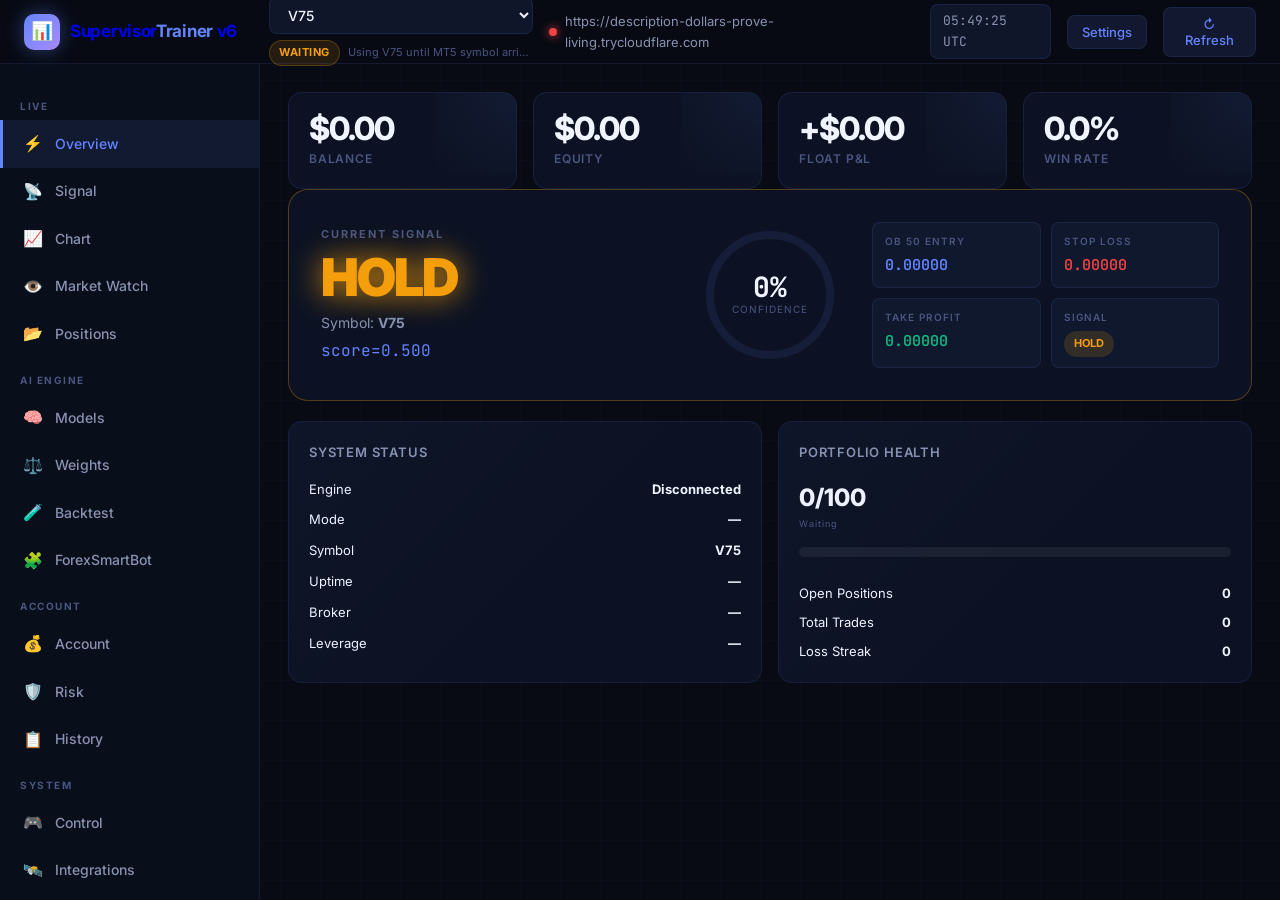
==== index.html @ 778e0742 "Frontend-only dashboard publish (HTML/CSS/JS)" ====
<!DOCTYPE html>
<html lang="en">
<head>
  <meta charset="UTF-8" />
  <meta name="viewport" content="width=device-width,initial-scale=1" />
  <title>Supervisor Redirect</title>
  <script>
    (function () {
      const target = new URL("./command_center.html", window.location.href);
      target.search = window.location.search || "";
      target.hash = window.location.hash || "";
      window.location.replace(target.toString());
    })();
  </script>
</head>
<body></body>
</html>
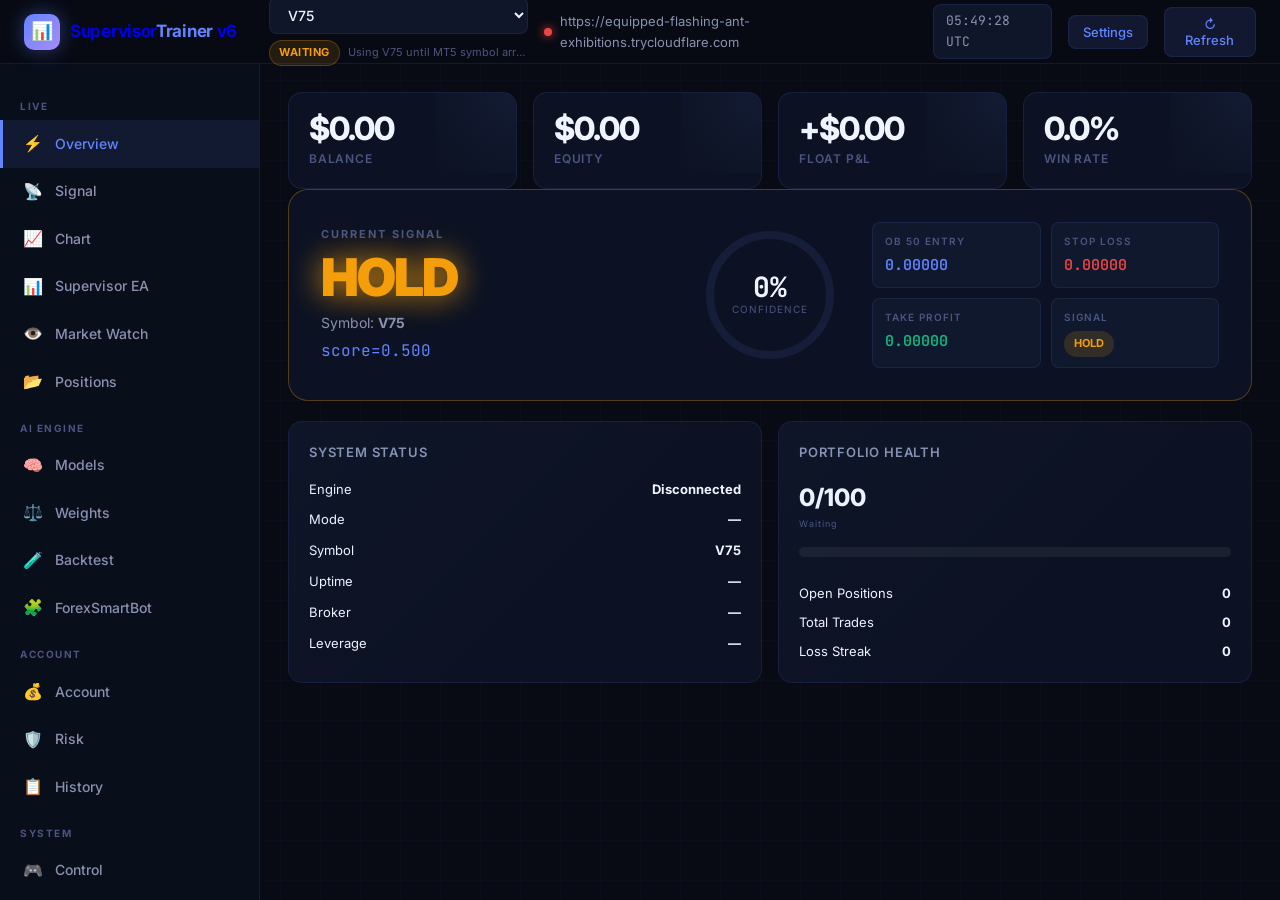
==== commit f93dbdbc: "Rename command_center.html to index.html" ====
--- a/index.html
+++ b/index.html
@@ -3,15 +3,685 @@
 <head>
   <meta charset="UTF-8" />
   <meta name="viewport" content="width=device-width,initial-scale=1" />
-  <title>Supervisor Redirect</title>
-  <script>
-    (function () {
-      const target = new URL("./command_center.html", window.location.href);
-      target.search = window.location.search || "";
-      target.hash = window.location.hash || "";
-      window.location.replace(target.toString());
-    })();
-  </script>
+  <meta name="default-bridge" content="https://equipped-flashing-ant-exhibitions.trycloudflare.com" />
+  <title>SupervisorTrainer Command Center v6</title>
+  <link rel="stylesheet" href="./style.css" />
 </head>
-<body></body>
+<body>
+  <nav class="navbar">
+    <button class="nav-hamburger" aria-label="menu">☰</button>
+    <a href="#" class="nav-logo">
+      <div class="nav-logo-icon">📊</div>
+      <div class="nav-logo-text">Supervisor<span>Trainer</span> v6</div>
+    </a>
+    <div class="nav-spacer"></div>
+    <div class="nav-symbol-stack">
+      <select id="nav-symbol-select" class="nav-symbol-select">
+        <optgroup label="Forex">
+          <option value="EURUSD">EURUSD</option><option value="GBPUSD">GBPUSD</option><option value="USDJPY">USDJPY</option><option value="GBPJPY">GBPJPY</option><option value="AUDUSD">AUDUSD</option><option value="USDCAD">USDCAD</option><option value="USDCHF">USDCHF</option><option value="NZDUSD">NZDUSD</option><option value="EURJPY">EURJPY</option><option value="EURGBP">EURGBP</option><option value="EURAUD">EURAUD</option><option value="GBPCHF">GBPCHF</option>
+        </optgroup>
+        <optgroup label="Metals">
+          <option value="XAUUSD">XAUUSD</option><option value="XAGUSD">XAGUSD</option>
+        </optgroup>
+        <optgroup label="Crypto">
+          <option value="BTCUSD">BTCUSD</option><option value="ETHUSD">ETHUSD</option><option value="LTCUSD">LTCUSD</option><option value="XRPUSD">XRPUSD</option><option value="SOLUSD">SOLUSD</option>
+        </optgroup>
+        <optgroup label="Synthetics">
+          <option value="V10">V10</option><option value="V25">V25</option><option value="V50">V50</option><option value="V75" selected>V75</option><option value="V100">V100</option><option value="CRASH300">CRASH300</option><option value="BOOM300">BOOM300</option><option value="CRASH500">CRASH500</option><option value="BOOM500">BOOM500</option><option value="CRASH1000">CRASH1000</option><option value="BOOM1000">BOOM1000</option>
+        </optgroup>
+      </select>
+      <div class="nav-symbol-meta">
+        <span class="label-tag accent" id="nav-symbol-badge">Pinned</span>
+        <span class="nav-symbol-caption" id="nav-symbol-caption">Waiting for MT5 symbol</span>
+      </div>
+    </div>
+    <div class="nav-status"><span class="nav-dot"></span><span id="bridge-url">http://127.0.0.1:5050</span></div>
+    <div class="nav-time" id="nav-time">--:--:-- UTC</div>
+    <button class="nav-refresh-btn" id="nav-settings-btn">Settings</button>
+    <button class="nav-refresh-btn" id="refresh-btn">↻ Refresh</button>
+  </nav>
+
+  <aside class="sidebar">
+    <div class="sidebar-section-label">Live</div>
+    <div class="sidebar-item active" data-section="section-overview"><span class="si-icon">⚡</span>Overview</div>
+    <div class="sidebar-item" data-section="section-signal"><span class="si-icon">📡</span>Signal</div>
+    <div class="sidebar-item" data-section="section-chart"><span class="si-icon">📈</span>Chart</div>
+    <div class="sidebar-item" data-section="section-supervisor-ea"><span class="si-icon">📊</span>Supervisor EA</div>
+    <div class="sidebar-item" data-section="section-market-watch"><span class="si-icon">👁️</span>Market Watch</div>
+    <div class="sidebar-item" data-section="section-positions"><span class="si-icon">📂</span>Positions</div>
+
+    <div class="sidebar-section-label">AI Engine</div>
+    <div class="sidebar-item" data-section="section-models"><span class="si-icon">🧠</span>Models</div>
+    <div class="sidebar-item" data-section="section-weights"><span class="si-icon">⚖️</span>Weights</div>
+    <div class="sidebar-item" data-section="section-backtest"><span class="si-icon">🧪</span>Backtest</div>
+    <div class="sidebar-item" data-section="section-forexsmartbot"><span class="si-icon">🧩</span>ForexSmartBot</div>
+
+    <div class="sidebar-section-label">Account</div>
+    <div class="sidebar-item" data-section="section-account"><span class="si-icon">💰</span>Account</div>
+    <div class="sidebar-item" data-section="section-risk"><span class="si-icon">🛡️</span>Risk</div>
+    <div class="sidebar-item" data-section="section-history"><span class="si-icon">📋</span>History</div>
+
+    <div class="sidebar-section-label">System</div>
+    <div class="sidebar-item" data-section="section-control"><span class="si-icon">🎮</span>Control</div>
+    <div class="sidebar-item" data-section="section-integrations"><span class="si-icon">🛰️</span>Integrations</div>
+    <div class="sidebar-item" data-section="section-settings"><span class="si-icon">⚙️</span>Settings</div>
+    <div class="sidebar-item" data-section="section-results"><span class="si-icon">🧾</span>Results CSV</div>
+    <div class="sidebar-item" data-section="section-log"><span class="si-icon">🖥️</span>Log</div>
+    <div class="sidebar-footer"><div class="sidebar-version">Fast Poll: 5s</div></div>
+  </aside>
+
+  <main class="main">
+    <section id="section-overview" class="section active">
+      <div class="grid-4">
+        <div class="stat-tile"><div class="stat-tile-val" id="acc-balance">$0.00</div><div class="stat-tile-label">Balance</div></div>
+        <div class="stat-tile"><div class="stat-tile-val" id="acc-equity">$0.00</div><div class="stat-tile-label">Equity</div></div>
+        <div class="stat-tile"><div class="stat-tile-val pos" id="acc-float">+$0.00</div><div class="stat-tile-label">Float P&amp;L</div></div>
+        <div class="stat-tile"><div class="stat-tile-val" id="risk-winrate">0.0%</div><div class="stat-tile-label">Win Rate</div></div>
+      </div>
+
+      <div class="hero-card hold-glow">
+        <div class="hero-grid">
+          <div class="hero-left">
+            <div class="hero-label">Current Signal</div>
+            <div class="hero-signal HOLD" id="hero-signal-text">HOLD</div>
+            <div class="hero-sub">Symbol: <b id="signal-symbol">V75</b></div>
+            <div class="hero-score-big" id="hero-score-big">score=0.500</div>
+          </div>
+          <div class="hero-center">
+            <div class="conf-ring-wrap">
+              <svg viewBox="0 0 140 140">
+                <circle class="conf-ring-bg" cx="70" cy="70" r="60"></circle>
+                <circle id="conf-ring-fill" class="conf-ring-fill yellow" cx="70" cy="70" r="60"></circle>
+              </svg>
+              <div class="conf-ring-inner">
+                <div class="conf-ring-pct" id="conf-ring-pct">0%</div>
+                <div class="conf-ring-label">CONFIDENCE</div>
+              </div>
+            </div>
+          </div>
+          <div class="hero-right">
+            <div class="ict-grid">
+              <div class="ict-item"><div class="ict-item-label">OB 50 ENTRY</div><div class="ict-item-val accent" id="signal-ob50">0.00000</div></div>
+              <div class="ict-item"><div class="ict-item-label">STOP LOSS</div><div class="ict-item-val red" id="signal-sl">0.00000</div></div>
+              <div class="ict-item"><div class="ict-item-label">TAKE PROFIT</div><div class="ict-item-val green" id="signal-tp">0.00000</div></div>
+              <div class="ict-item"><div class="ict-item-label">SIGNAL</div><div id="signal-badge"><span class="badge hold">HOLD</span></div></div>
+            </div>
+          </div>
+        </div>
+      </div>
+
+      <div class="grid-2">
+        <div class="card">
+          <div class="card-header"><div class="card-title">System Status</div></div>
+          <div style="display:grid;gap:10px;font-size:13px">
+            <div style="display:flex;justify-content:space-between"><span>Engine</span><b id="status-engine">—</b></div>
+            <div style="display:flex;justify-content:space-between"><span>Mode</span><b id="status-mode">—</b></div>
+            <div style="display:flex;justify-content:space-between"><span>Symbol</span><b id="status-symbol">—</b></div>
+            <div style="display:flex;justify-content:space-between"><span>Uptime</span><b id="status-uptime">—</b></div>
+            <div style="display:flex;justify-content:space-between"><span>Broker</span><b id="acc-broker">—</b></div>
+            <div style="display:flex;justify-content:space-between"><span>Leverage</span><b id="acc-leverage">—</b></div>
+          </div>
+        </div>
+        <div class="card">
+          <div class="card-header"><div class="card-title">Portfolio Health</div></div>
+          <div class="health-ring-wrap">
+            <div style="flex:1">
+              <div class="health-score-num" id="health-score">0/100</div>
+              <div class="health-score-lbl" id="health-status">Waiting</div>
+              <div class="progress-wrap"><div class="progress-track"><div id="health-bar" class="progress-fill" style="width:0%"></div></div></div>
+            </div>
+          </div>
+          <div style="display:grid;gap:8px;font-size:13px;margin-top:10px">
+            <div style="display:flex;justify-content:space-between"><span>Open Positions</span><b id="risk-openpos">0</b></div>
+            <div style="display:flex;justify-content:space-between"><span>Total Trades</span><b id="risk-trades">0</b></div>
+            <div style="display:flex;justify-content:space-between"><span>Loss Streak</span><b id="risk-streak">0</b></div>
+          </div>
+        </div>
+      </div>
+    </section>
+
+    <section id="section-signal" class="section">
+      <div class="grid-2">
+        <div class="card"><div class="card-header"><div class="card-title">ICT Levels</div></div>
+          <div class="grid-2">
+            <div class="ict-item"><div class="ict-item-label">OB TOP</div><div class="ict-item-val" id="ict-obtop">0.00000</div></div>
+            <div class="ict-item"><div class="ict-item-label">OB BOTTOM</div><div class="ict-item-val" id="ict-obbot">0.00000</div></div>
+            <div class="ict-item"><div class="ict-item-label">OB 50</div><div class="ict-item-val accent" id="ict-ob50">0.00000</div></div>
+            <div class="ict-item"><div class="ict-item-label">FVG TOP</div><div class="ict-item-val" id="ict-fvgtop">0.00000</div></div>
+            <div class="ict-item"><div class="ict-item-label">FVG BOTTOM</div><div class="ict-item-val" id="ict-fvgbot">0.00000</div></div>
+            <div class="ict-item"><div class="ict-item-label">BOS</div><div class="ict-item-val yellow" id="ict-bos">—</div></div>
+            <div class="ict-item"><div class="ict-item-label">SL</div><div class="ict-item-val red" id="ict-sl">0.00000</div></div>
+            <div class="ict-item"><div class="ict-item-label">TP</div><div class="ict-item-val green" id="ict-tp">0.00000</div></div>
+          </div>
+        </div>
+        <div class="card"><div class="card-header"><div class="card-title">Model Confidence</div></div><div id="model-confidence"></div></div>
+      </div>
+    </section>
+
+    <section id="section-chart" class="section">
+      <div class="card">
+        <div class="card-header">
+          <div class="card-title">Deriv Chart - Auto switches with selected market</div>
+          <button class="btn btn-ghost btn-sm" id="chart-save-template-btn">Save Template</button>
+          <button class="btn btn-ghost btn-sm" id="chart-download-template-btn">Download Template</button>
+          <label class="btn btn-ghost btn-sm chart-upload-btn">
+            Upload Template
+            <input type="file" id="chart-upload-template-input" accept=".json,application/json" />
+          </label>
+          <button class="btn btn-primary btn-sm" id="chart-open-new-tab-btn">Open Deriv</button>
+        </div>
+        <p class="chart-note">For cross-device drawings, paste your Deriv shared layout URL in Settings. This dashboard will keep and restore it.</p>
+        <div class="chart-wrap">
+          <iframe id="deriv-chart-frame" title="Deriv Chart" loading="lazy" referrerpolicy="strict-origin-when-cross-origin"></iframe>
+        </div>
+        <div class="manual-warning">Manual trading is at your own risk. Rule #1: risk management first.</div>
+        <div class="chart-lower-grid" style="margin-top:12px">
+          <div class="card manual-trade-panel">
+            <div class="card-header"><div class="card-title">Execution Ticket Pro</div></div>
+            <p class="chart-note">Manual execution for the pinned symbol. Live reference price and risk/reward update automatically as the market moves.</p>
+            <div class="manual-summary-grid">
+              <div class="manual-summary-item"><span>Symbol</span><strong id="manual-summary-symbol">-</strong></div>
+              <div class="manual-summary-item"><span>Reference</span><strong id="manual-summary-price">-</strong></div>
+              <div class="manual-summary-item"><span>Order Type</span><strong id="manual-summary-order">BUY MARKET</strong></div>
+              <div class="manual-summary-item"><span>Risk/Reward</span><strong id="manual-summary-rr">-</strong></div>
+            </div>
+            <div class="manual-ticket-grid">
+              <div class="manual-ticket-fields">
+                <div class="grid-2 compact-grid">
+                  <div class="form-group"><label class="form-label">Contract Type</label><select class="form-select" id="manual-order-type"><option value="BUY_MARKET">Buy Market</option><option value="SELL_MARKET">Sell Market</option><option value="BUY_LIMIT">Buy Limit</option><option value="SELL_LIMIT">Sell Limit</option><option value="BUY_STOP">Buy Stop</option><option value="SELL_STOP">Sell Stop</option><option value="BUY_STOP_LIMIT">Buy Stop Limit</option><option value="SELL_STOP_LIMIT">Sell Stop Limit</option></select></div>
+                  <div class="form-group"><label class="form-label">Lot</label><input class="form-input" id="manual-lot" type="number" step="0.01" value="0.01" /></div>
+                </div>
+                <div class="btn-row">
+                  <button class="btn btn-ghost" id="manual-arm-entry-btn">Arm Entry</button>
+                  <button class="btn btn-ghost" id="manual-arm-sl-btn">Arm SL</button>
+                  <button class="btn btn-ghost" id="manual-arm-tp-btn">Arm TP</button>
+                  <button class="btn btn-ghost" id="manual-reset-lines-btn">Reset Lines</button>
+                </div>
+                <div class="btn-row manual-preset-row">
+                  <button class="btn btn-ghost btn-sm" id="manual-preset-scalp-btn">Scalp</button>
+                  <button class="btn btn-ghost btn-sm" id="manual-preset-intraday-btn">Intraday</button>
+                  <button class="btn btn-ghost btn-sm" id="manual-preset-swing-btn">Swing</button>
+                </div>
+                <p class="chart-note">Use Entry as the stop trigger. For stop-limit orders, Limit Price is the resting limit that appears after the stop trigger is touched.</p>
+                <div class="form-group"><label class="form-label">Side</label><input class="form-input" id="manual-side-label" value="BUY" readonly /></div>
+                <div class="form-group"><label class="form-label">Entry</label><input class="form-input" id="manual-entry" type="number" step="0.00001" /></div>
+                <div class="form-group" id="manual-limit-price-wrap"><label class="form-label">Limit Price</label><input class="form-input" id="manual-limit-price" type="number" step="0.00001" /></div>
+                <div class="form-group"><label class="form-label">Stop Loss</label><input class="form-input" id="manual-sl" type="number" step="0.00001" /></div>
+                <div class="form-group"><label class="form-label">Take Profit</label><input class="form-input" id="manual-tp" type="number" step="0.00001" /></div>
+                <label class="settings-check"><input id="manual-use-sl" type="checkbox" checked /><span>Use SL line</span></label>
+                <label class="settings-check"><input id="manual-use-tp" type="checkbox" checked /><span>Use TP line</span></label>
+                <div class="grid-2 compact-grid">
+                  <div class="form-group"><label class="form-label">Trailing Starts At RR</label><input class="form-input" id="manual-trailing-start" type="number" step="0.1" value="0.5" /></div>
+                  <div class="form-group"><label class="form-label">Trailing Stop Multi RR</label><input class="form-input" id="manual-trailing-step" type="number" step="0.1" value="0.2" /></div>
+                </div>
+                <div class="btn-row">
+                  <button class="btn btn-primary" id="manual-buy-btn">Place Buy</button>
+                  <button class="btn btn-danger" id="manual-sell-btn">Place Sell</button>
+                </div>
+              </div>
+              <div class="manual-ticket-board">
+                <div id="manual-drag-board" class="manual-drag-board">
+                  <div class="drag-line drag-entry" id="drag-entry-line">ENTRY</div>
+                  <div class="drag-line drag-sl" id="drag-sl-line">SL</div>
+                  <div class="drag-line drag-tp" id="drag-tp-line">TP</div>
+                </div>
+                <p class="chart-note" id="manual-drag-help">Buy mode: drag SL below and TP above entry. Sell mode: opposite direction.</p>
+              </div>
+            </div>
+          </div>
+        </div>
+        <div class="card" style="margin-top:12px">
+          <div class="card-header"><div class="card-title">Trades On This Chart Symbol</div></div>
+          <div class="table-wrap"><table class="data-table"><thead><tr><th>Ticket</th><th>Type</th><th>Entry</th><th>SL</th><th>TP</th><th>P&amp;L</th><th>Action</th></tr></thead><tbody id="chart-positions-tbody"></tbody></table></div>
+        </div>
+      </div>
+    </section>
+
+    <section id="section-supervisor-ea" class="section">
+      <div id="supervisor-ea-panel" class="card supervisor-ea-panel">
+        <div class="card-header">
+          <div class="card-title">Supervisor EA</div>
+          <div class="supervisor-ea-header-meta">
+            <span class="supervisor-symbol-badge" id="supervisorSymbolBadge">XAUUSD</span>
+            <span class="session-indicator" id="supervisorSessionIndicator">Observation</span>
+          </div>
+        </div>
+        <div class="supervisor-grid">
+          <div class="supervisor-card signal-card">
+            <label>Current Signal</label>
+            <div class="signal-display" id="supervisorSignal">- WAIT -</div>
+          </div>
+          <div class="supervisor-card">
+            <label>Session Status</label>
+            <div id="supervisorSession">Checking...</div>
+            <div id="supervisorNextSession" class="sub-label"></div>
+          </div>
+          <div class="supervisor-card">
+            <label>Open Trade</label>
+            <div id="supervisorOpenTrade">No active trade</div>
+            <div id="supervisorTradePnL" class="pnl-display"></div>
+          </div>
+          <div class="supervisor-card">
+            <label>Last Trade</label>
+            <div id="supervisorLastTrade">-</div>
+          </div>
+          <div class="supervisor-card">
+            <label>Post-Trade Cooldown</label>
+            <div id="supervisorCooldown">Inactive</div>
+          </div>
+          <div class="supervisor-card">
+            <label>News Embargo</label>
+            <div id="supervisorNewsEmbargo">None</div>
+          </div>
+        </div>
+        <div id="supervisorSignalOverview" class="settings-state-grid market-watch-meta-grid">
+          <div><span class="settings-k">Session</span><strong id="supervisorOverviewSession">-</strong></div>
+          <div><span class="settings-k">Model Version</span><strong id="supervisorOverviewModel">-</strong></div>
+        </div>
+      </div>
+    </section>
+
+    <section id="section-market-watch" class="section">
+      <div class="grid-4">
+        <div class="stat-tile"><div class="stat-tile-val" id="market-watch-count">0</div><div class="stat-tile-label">Watchlist Symbols</div></div>
+        <div class="stat-tile"><div class="stat-tile-val" id="market-watch-linked-symbol">—</div><div class="stat-tile-label">MT Chart Symbol</div></div>
+        <div class="stat-tile"><div class="stat-tile-val" id="market-watch-active-symbol">—</div><div class="stat-tile-label">Pinned Symbol</div></div>
+        <div class="stat-tile"><div class="stat-tile-val" id="market-watch-state">Waiting</div><div class="stat-tile-label">MT Link</div></div>
+      </div>
+
+      <div class="card">
+        <div class="card-header">
+          <div class="card-title">MT5 Market Watch</div>
+          <button class="btn btn-ghost btn-sm" id="market-watch-refresh-btn">Refresh Watchlist</button>
+        </div>
+        <p class="chart-note">Fetched from your attached MT5 Market Watch. Click any market to open a live popup with market details and tick stream, then pin it to chart when needed.</p>
+        <div class="settings-state-grid market-watch-meta-grid">
+          <div><span class="settings-k">Watchlist Source</span><strong id="market-watch-source">Waiting for MT5</strong></div>
+          <div><span class="settings-k">Attached Chart Symbol</span><strong id="market-watch-source-symbol">—</strong></div>
+        </div>
+        <div id="market-watchlist-section" class="watchlist-grid watchlist-grid-lg"></div>
+      </div>
+    </section>
+
+    <section id="section-positions" class="section">
+      <div class="card"><div class="card-header"><div class="card-title">Open Positions</div><button class="btn btn-danger btn-sm" data-action="close-all">Close All</button></div>
+        <div class="table-wrap"><table class="data-table"><thead><tr><th>Ticket</th><th>Symbol</th><th>Type</th><th>Lot</th><th>Entry</th><th>SL / TP</th><th>P&amp;L</th><th>Action</th></tr></thead><tbody id="positions-tbody"></tbody></table></div>
+      </div>
+    </section>
+
+    <section id="section-models" class="section"><div class="card"><div class="card-header"><div class="card-title">AI Models</div><button class="btn btn-primary btn-sm" data-action="retrain">Retrain</button></div><div id="models-grid" class="grid-auto"></div></div></section>
+    <section id="section-weights" class="section"><div class="card"><div class="card-header"><div class="card-title">Weights</div><button class="btn btn-ghost btn-sm" data-action="reset-weights">Reset Weights</button></div><div id="weights-list"></div></div></section>
+
+    <section id="section-backtest" class="section">
+      <div class="card"><div class="card-header"><div class="card-title">Backtest</div></div>
+        <div class="form-group"><label class="form-label">Symbol</label><select id="bt-symbol-input" class="form-select"><option>EURUSD</option><option>GBPUSD</option><option>XAUUSD</option><option>BTCUSD</option><option>V75</option><option>CRASH500</option><option>BOOM500</option></select></div>
+        <div class="form-group"><label class="form-label">Days</label><input class="form-input" id="bt-days-input" type="number" value="30"></div>
+        <button class="btn btn-primary" data-action="run-backtest">Run Backtest</button>
+        <div class="progress-wrap"><div class="progress-label"><span id="backtest-status">idle</span><span id="backtest-progress">0%</span></div><div class="progress-track"><div class="progress-fill" id="backtest-bar" style="width:0%"></div></div></div>
+        <div class="grid-4">
+          <div class="stat-tile"><div class="stat-tile-val" id="bt-symbol">—</div><div class="stat-tile-label">Symbol</div></div>
+          <div class="stat-tile"><div class="stat-tile-val" id="bt-days">—</div><div class="stat-tile-label">Days</div></div>
+          <div class="stat-tile"><div class="stat-tile-val" id="bt-trades">—</div><div class="stat-tile-label">Trades</div></div>
+          <div class="stat-tile"><div class="stat-tile-val" id="bt-winrate">—</div><div class="stat-tile-label">Win Rate</div></div>
+          <div class="stat-tile"><div class="stat-tile-val" id="bt-roi">—</div><div class="stat-tile-label">ROI</div></div>
+          <div class="stat-tile"><div class="stat-tile-val" id="bt-maxdd">—</div><div class="stat-tile-label">Max DD</div></div>
+          <div class="stat-tile"><div class="stat-tile-val" id="bt-sharpe">—</div><div class="stat-tile-label">Sharpe</div></div>
+        </div>
+      </div>
+    </section>
+
+    <section id="section-forexsmartbot" class="section">
+      <div class="card">
+        <div class="card-header">
+          <div class="card-title">ForexSmartBot</div>
+          <a id="forexsmartbot-open-link" class="btn btn-ghost btn-sm" href="http://127.0.0.1:8080/" target="_blank" rel="noreferrer">Open Full View</a>
+        </div>
+        <div class="subtle-note">Shared dashboard stack: same bridge, same models, separate app section.</div>
+        <div class="iframe-shell">
+          <iframe id="forexsmartbot-frame" title="ForexSmartBot dashboard" loading="lazy"></iframe>
+        </div>
+      </div>
+    </section>
+
+    <section id="section-account" class="section"><div class="grid-4">
+      <div class="stat-tile"><div class="stat-tile-val" id="acc-balance2">$0.00</div><div class="stat-tile-label">Balance</div></div>
+      <div class="stat-tile"><div class="stat-tile-val" id="acc-equity2">$0.00</div><div class="stat-tile-label">Equity</div></div>
+      <div class="stat-tile"><div class="stat-tile-val" id="acc-float2">+$0.00</div><div class="stat-tile-label">Float</div></div>
+      <div class="stat-tile"><div class="stat-tile-val" id="acc-margin">$0.00</div><div class="stat-tile-label">Margin</div></div>
+      <div class="stat-tile"><div class="stat-tile-val" id="acc-marginlevel">0%</div><div class="stat-tile-label">Margin Level</div></div>
+      <div class="stat-tile"><div class="stat-tile-val" id="risk-dailypnl">$0.00</div><div class="stat-tile-label">Daily P&amp;L</div></div>
+    </div></section>
+
+    <section id="section-risk" class="section"><div class="grid-2"><div class="card"><div class="card-header"><div class="card-title">Risk Settings</div></div><div style="display:grid;gap:10px"><div style="display:flex;justify-content:space-between"><span>Risk / Trade</span><b id="risk-pct">1.0%</b></div><div style="display:flex;justify-content:space-between"><span>Daily Limit</span><b id="risk-daily">5.0%</b></div><div style="display:flex;justify-content:space-between"><span>Max Drawdown</span><b id="risk-maxdd">10.0%</b></div></div></div><div class="card"><div class="card-header"><div class="card-title">Lot Calculator</div></div><div class="form-group"><label class="form-label">Balance</label><input class="form-input" type="number" id="calc-balance" value="10000"></div><div class="form-group"><label class="form-label">Risk %</label><input class="form-input" type="number" id="calc-risk" value="1"></div><div class="form-group"><label class="form-label">SL (pips)</label><input class="form-input" type="number" id="calc-sl" value="20"></div><button class="btn btn-primary btn-sm" onclick="calcLot()">Calculate</button><div id="calc-result" style="margin-top:12px;font-size:20px;font-weight:800"></div></div></div></section>
+
+    <section id="section-history" class="section"><div class="card"><div class="card-header"><div class="card-title">History</div></div><div class="table-wrap"><table class="data-table"><thead><tr><th>Date</th><th>Symbol</th><th>Type</th><th>Lot</th><th>P&amp;L</th><th>Ticket</th><th>Note</th></tr></thead><tbody id="history-tbody"></tbody></table></div></div></section>
+
+    <section id="section-control" class="section"><div class="grid-2">
+      <div class="card"><div class="card-header"><div class="card-title">Trading Control</div></div><div class="btn-row"><button class="btn btn-primary" data-action="start-trading">Start</button><button class="btn btn-danger" data-action="stop-trading">Stop</button><button class="btn btn-ghost" data-action="pause">Pause</button><button class="btn btn-ghost" data-action="resume">Resume</button></div></div>
+      <div class="card"><div class="card-header"><div class="card-title">Mode</div></div><div class="btn-row"><button class="btn btn-primary" data-action="mode-auto">Full Auto</button><button class="btn btn-ghost" data-action="mode-semi">Signal Only</button><button class="btn btn-ghost" data-action="mode-off">Off</button></div></div>
+    </div></section>
+
+    <section id="section-integrations" class="section">
+      <div class="grid-4">
+        <div class="stat-tile"><div class="stat-tile-val" id="int-telegram-status">-</div><div class="stat-tile-label">Telegram</div></div>
+        <div class="stat-tile"><div class="stat-tile-val" id="int-voice-status">-</div><div class="stat-tile-label">Voice</div></div>
+        <div class="stat-tile"><div class="stat-tile-val" id="int-vision-status">-</div><div class="stat-tile-label">Vision</div></div>
+        <div class="stat-tile"><div class="stat-tile-val" id="int-synthetic-status">-</div><div class="stat-tile-label">Synthetic Lab</div></div>
+        <div class="stat-tile"><div class="stat-tile-val" id="int-wired-status">-</div><div class="stat-tile-label">Wired Pipeline</div></div>
+        <div class="stat-tile"><div class="stat-tile-val" id="int-guardian-status">-</div><div class="stat-tile-label">Guardian</div></div>
+        <div class="stat-tile"><div class="stat-tile-val" id="int-knowledge-status">-</div><div class="stat-tile-label">Knowledge AI</div></div>
+        <div class="stat-tile"><div class="stat-tile-val" id="int-agentic-status">-</div><div class="stat-tile-label">Agentic Brain</div></div>
+        <div class="stat-tile"><div class="stat-tile-val" id="int-orchestrator-status">-</div><div class="stat-tile-label">Orchestrator</div></div>
+        <div class="stat-tile"><div class="stat-tile-val" id="int-observability-status">-</div><div class="stat-tile-label">Observability</div></div>
+        <div class="stat-tile"><div class="stat-tile-val" id="int-reflection-status">-</div><div class="stat-tile-label">Reflection</div></div>
+      </div>
+      <div class="grid-2">
+        <div class="card">
+          <div class="card-header"><div class="card-title">Voice Interface</div></div>
+          <div class="subtle-note">Connected to the copied `voice_interface` module and ready for Telegram/assistant commands.</div>
+          <div class="form-group"><label class="form-label">Prompt</label><input class="form-input" id="voice-text-input" type="text" placeholder="hey rich give me a market briefing" /></div>
+          <div class="btn-row"><button class="btn btn-primary" id="voice-send-btn">Send Voice Prompt</button></div>
+          <pre class="integration-output" id="voice-output">No voice reply yet.</pre>
+        </div>
+        <div class="card">
+          <div class="card-header"><div class="card-title">Vision Structure</div></div>
+          <div class="subtle-note">Uses the copied market structure engine to read candles and return BOS, MSS, OB, FVG and sweep events.</div>
+          <div class="grid-2 compact-grid">
+            <div class="form-group"><label class="form-label">Symbol</label><input class="form-input" id="vision-symbol-input" type="text" value="XAUUSD" /></div>
+            <div class="form-group"><label class="form-label">Timeframe</label><input class="form-input" id="vision-timeframe-input" type="text" value="M15" /></div>
+          </div>
+          <div class="btn-row"><button class="btn btn-primary" id="vision-run-btn">Analyze Structure</button></div>
+          <pre class="integration-output" id="vision-output">No structure events yet.</pre>
+        </div>
+      </div>
+      <div class="card">
+        <div class="card-header"><div class="card-title">Synthetic Lab</div></div>
+        <div class="subtle-note">Run multiple synthetic scenario passes to compare outcome ranges before pushing live changes.</div>
+        <div class="grid-4 compact-grid">
+          <div class="form-group"><label class="form-label">Symbol</label><input class="form-input" id="synthetic-symbol-input" type="text" value="XAUUSD" /></div>
+          <div class="form-group"><label class="form-label">Runs</label><input class="form-input" id="synthetic-runs-input" type="number" value="8" /></div>
+          <div class="form-group"><label class="form-label">Days</label><input class="form-input" id="synthetic-days-input" type="number" value="30" /></div>
+          <div class="form-group"><label class="form-label">Seed</label><input class="form-input" id="synthetic-seed-input" type="number" value="4242" /></div>
+        </div>
+        <div class="btn-row"><button class="btn btn-primary" id="synthetic-run-btn">Run Synthetic Lab</button></div>
+        <div class="table-wrap">
+          <table class="data-table">
+            <thead><tr><th>Run</th><th>Trades</th><th>Win Rate</th><th>ROI</th><th>Max DD</th><th>Ending Balance</th><th>Bias</th></tr></thead>
+            <tbody id="synthetic-tbody"></tbody>
+          </table>
+        </div>
+      </div>
+      <div class="grid-2">
+        <div class="card">
+          <div class="card-header"><div class="card-title">Wired Manager Pipeline</div></div>
+          <div class="subtle-note">This is the real-model manager stack from `wired_ai_system`, now proxied through the main bridge so the dashboard can use it like a native subsystem.</div>
+          <div class="settings-state-grid">
+            <div><span class="settings-k">Pipeline</span><b id="wired-engine-status">Waiting</b></div>
+            <div><span class="settings-k">Ready Models</span><b id="wired-model-count">0</b></div>
+            <div><span class="settings-k">Bridge</span><b id="wired-source-url">-</b></div>
+            <div><span class="settings-k">Last Score</span><b id="wired-last-score">-</b></div>
+          </div>
+          <div class="btn-row">
+            <button class="btn btn-primary" id="wired-eval-btn">Evaluate Current Symbol</button>
+            <button class="btn btn-ghost" id="wired-dryrun-btn">Dry Run Execute</button>
+          </div>
+          <pre class="integration-output" id="wired-output">No wired pipeline response yet.</pre>
+        </div>
+        <div class="card">
+          <div class="card-header"><div class="card-title">Wired Prewarm Status</div></div>
+          <div class="subtle-note">Yahoo prefetch parsing and startup data validation. Fixed: date parse errors (DX-Y.NYB, GC=F, GBPUSD=X).</div>
+          <div class="settings-state-grid">
+            <div><span class="settings-k">Prewarm Parser</span><b id="prewarm-parser-status">Cleaned</b></div>
+            <div><span class="settings-k">Yahoo Feed</span><b id="prewarm-yahoo-status">Stable</b></div>
+            <div><span class="settings-k">Date Parse Fix</span><b id="prewarm-date-fix">✓ Applied</b></div>
+            <div><span class="settings-k">Last Startup</span><b id="prewarm-last-startup">-</b></div>
+          </div>
+          <div class="btn-row">
+            <button class="btn btn-ghost" id="prewarm-refresh-btn">Refresh Prewarm</button>
+          </div>
+          <pre class="integration-output" id="prewarm-output">Wired prewarm startup warnings cleaned.</pre>
+        </div>
+        <div class="card">
+          <div class="card-header"><div class="card-title">Supervisor Guardian</div></div>
+          <div class="subtle-note">Meta-control layer for safety, consistency, maintenance, and improvement tasks. It audits the wired manager stack and can queue remediation tasks.</div>
+          <div class="settings-state-grid">
+            <div><span class="settings-k">Guardian</span><b id="guardian-maintenance">Waiting</b></div>
+            <div><span class="settings-k">Queued Tasks</span><b id="guardian-queued">0</b></div>
+            <div><span class="settings-k">Last Audit</span><b id="guardian-last-audit">Never</b></div>
+            <div><span class="settings-k">Health</span><b id="guardian-health-summary">-</b></div>
+          </div>
+          <div class="btn-row">
+            <button class="btn btn-primary" id="guardian-audit-btn">Run Audit</button>
+            <button class="btn btn-ghost" id="guardian-health-btn">Health Audit</button>
+            <button class="btn btn-ghost" id="guardian-security-btn">Security Audit</button>
+            <button class="btn btn-ghost" id="guardian-improve-btn">Improvement Pass</button>
+            <button class="btn btn-ghost" id="guardian-refresh-btn">Refresh Tasks</button>
+          </div>
+          <pre class="integration-output" id="guardian-output">No guardian audit yet.</pre>
+        </div>
+      </div>
+      <div class="card">
+        <div class="card-header"><div class="card-title">Production Quality Suite</div></div>
+        <div class="subtle-note">This pack adds data validation, observability, and self-reflection on top of the live system. It helps catch bad bars, summarize control-plane health, and audit whether trade outcomes matched the logic.</div>
+        <div class="grid-2">
+          <div>
+            <div class="settings-state-grid">
+              <div><span class="settings-k">Validator</span><b id="validator-status">Waiting</b></div>
+              <div><span class="settings-k">Bad Bars</span><b id="validator-bad-bars">0</b></div>
+              <div><span class="settings-k">Observability</span><b id="observability-health">-</b></div>
+              <div><span class="settings-k">Alerts</span><b id="observability-alerts">0</b></div>
+              <div><span class="settings-k">Reflections</span><b id="reflection-count">0</b></div>
+            </div>
+            <div class="grid-2 compact-grid">
+              <div class="form-group"><label class="form-label" for="validator-symbol-input">Validate Symbol</label><input class="form-input" id="validator-symbol-input" type="text" value="XAUUSD" /></div>
+              <div class="form-group"><label class="form-label" for="reflection-regime-input">Reflection Regime</label><input class="form-input" id="reflection-regime-input" type="text" value="ranging" /></div>
+            </div>
+            <div class="grid-2 compact-grid">
+              <div class="form-group"><label class="form-label" for="validator-timeframe-input">Timeframe</label><input class="form-input" id="validator-timeframe-input" type="text" value="M15" /></div>
+              <div class="form-group"><label class="form-label" for="reflection-outcome-input">Outcome</label><select class="form-select" id="reflection-outcome-input"><option value="loss">loss</option><option value="win">win</option></select></div>
+            </div>
+            <div class="btn-row">
+              <button class="btn btn-primary" id="validator-run-btn">Validate Feed</button>
+              <button class="btn btn-ghost" id="observability-run-btn">Observability Summary</button>
+              <button class="btn btn-ghost" id="reflection-run-btn">Reflect Trade</button>
+            </div>
+          </div>
+          <div>
+            <pre class="integration-output" id="production-suite-output">No production-suite response yet.</pre>
+          </div>
+        </div>
+      </div>
+      <div class="card">
+        <div class="card-header"><div class="card-title">Top-Level Orchestrator</div></div>
+        <div class="subtle-note">This layer sits above the agentic supervisor. It tracks trade trajectories, drift, explainability, and retraining triggers, then decides whether to run audits, repairs, or just report the system is healthy.</div>
+        <div class="grid-2">
+          <div>
+            <div class="settings-state-grid">
+              <div><span class="settings-k">Orchestrator</span><b id="orchestrator-ready">Waiting</b></div>
+              <div><span class="settings-k">Runs</span><b id="orchestrator-runs">0</b></div>
+              <div><span class="settings-k">Tasks</span><b id="orchestrator-tasks">0</b></div>
+              <div><span class="settings-k">Triggers</span><b id="orchestrator-triggers">0</b></div>
+              <div><span class="settings-k">Trajectory Memory</span><b id="orchestrator-memory">0</b></div>
+            </div>
+            <div class="form-group">
+              <label class="form-label" for="orchestrator-input">Ask The Orchestrator</label>
+              <input class="form-input" id="orchestrator-input" type="text" placeholder="Should the system repair itself or just monitor right now?" />
+            </div>
+            <div class="btn-row">
+              <button class="btn btn-primary" id="orchestrator-evaluate-btn">Evaluate Health</button>
+              <button class="btn btn-ghost" id="orchestrator-run-btn">Orchestrate</button>
+              <button class="btn btn-ghost" id="orchestrator-cycle-btn">Run Cycle</button>
+              <button class="btn btn-ghost" id="orchestrator-memory-btn">Show Memory</button>
+            </div>
+          </div>
+          <div>
+            <pre class="integration-output" id="orchestrator-output">No orchestrator response yet.</pre>
+          </div>
+        </div>
+      </div>
+      <div class="card">
+        <div class="card-header"><div class="card-title">Agentic Supervisor AI</div></div>
+        <div class="subtle-note">Top-level system brain above the wired pipeline, Guardian, and Knowledge agent. It scores quality, safety, and reliability, recommends fixes, can execute system tasks, and learns from its own audit history.</div>
+        <div class="grid-2">
+          <div>
+            <div class="settings-state-grid">
+              <div><span class="settings-k">Agentic</span><b id="agentic-ready">Waiting</b></div>
+              <div><span class="settings-k">Audits</span><b id="agentic-audits">0</b></div>
+              <div><span class="settings-k">Repairs</span><b id="agentic-repairs">0</b></div>
+              <div><span class="settings-k">History</span><b id="agentic-history">0</b></div>
+              <div><span class="settings-k">Memory</span><b id="agentic-memory">0</b></div>
+            </div>
+            <div class="form-group">
+              <label class="form-label" for="agentic-question-input">Ask The Agentic Supervisor</label>
+              <input class="form-input" id="agentic-question-input" type="text" placeholder="How healthy is the whole system right now?" />
+            </div>
+            <div class="btn-row">
+              <button class="btn btn-primary" id="agentic-evaluate-btn">Evaluate System</button>
+              <button class="btn btn-ghost" id="agentic-bundle-btn">Run Full Bundle</button>
+              <button class="btn btn-ghost" id="agentic-train-btn">Train From History</button>
+              <button class="btn btn-ghost" id="agentic-ask-btn">Ask</button>
+            </div>
+          </div>
+          <div>
+            <pre class="integration-output" id="agentic-output">No agentic-supervisor response yet.</pre>
+          </div>
+        </div>
+      </div>
+      <div class="card">
+        <div class="card-header"><div class="card-title">Advanced Knowledge Agent</div></div>
+        <div class="subtle-note">Cross-system analysis and self-improvement brain. It reads system state, answers questions, and can create improvement tasks on top of the wired stack and Guardian.</div>
+        <div class="grid-2">
+          <div>
+            <div class="settings-state-grid">
+              <div><span class="settings-k">Knowledge</span><b id="knowledge-ready">Waiting</b></div>
+              <div><span class="settings-k">Memory Items</span><b id="knowledge-memory">0</b></div>
+              <div><span class="settings-k">Questions</span><b id="knowledge-questions">0</b></div>
+              <div><span class="settings-k">Observations</span><b id="knowledge-observations">0</b></div>
+            </div>
+            <div class="form-group">
+              <label class="form-label" for="knowledge-question-input">Ask The Knowledge Agent</label>
+              <input class="form-input" id="knowledge-question-input" type="text" placeholder="What is the weakest part of the system right now?" />
+            </div>
+            <div class="btn-row">
+              <button class="btn btn-primary" id="knowledge-ask-btn">Ask</button>
+              <button class="btn btn-ghost" id="knowledge-summary-btn">Summarize</button>
+              <button class="btn btn-ghost" id="knowledge-improve-btn">Self Improve</button>
+              <button class="btn btn-ghost" id="knowledge-send-btn">Send Tasks</button>
+            </div>
+          </div>
+          <div>
+            <pre class="integration-output" id="knowledge-output">No knowledge-agent response yet.</pre>
+          </div>
+        </div>
+      </div>
+    </section>
+
+    <section id="section-settings" class="section">
+      <div class="grid-2">
+        <div class="card">
+          <div class="card-header"><div class="card-title">Backend Connection</div></div>
+          <div class="form-group">
+            <label class="form-label" for="settings-bridge-url">Bridge URL / Backend Key</label>
+            <input class="form-input" id="settings-bridge-url" type="text" placeholder="https://your-cloudflare-url" />
+          </div>
+          <div class="form-group">
+            <label class="form-label" for="settings-broker-select">Broker Mode</label>
+            <select class="form-select" id="settings-broker-select">
+              <option value="auto">Auto Detect (Recommended)</option>
+              <option value="mt5">MetaTrader 5</option>
+              <option value="deriv">Deriv</option>
+            </select>
+          </div>
+          <div class="btn-row">
+            <button class="btn btn-primary" id="settings-connect-toggle">Connect</button>
+            <button class="btn btn-ghost" id="settings-save-btn">Save URL</button>
+          </div>
+          <div class="settings-state-grid">
+            <div><span class="settings-k">Connection</span><b id="settings-connect-state">Disconnected</b></div>
+            <div><span class="settings-k">Backend</span><b id="settings-backend-state">Unknown</b></div>
+            <div><span class="settings-k">Last Sync</span><b id="settings-last-sync">Never</b></div>
+            <div><span class="settings-k">Polling</span><b id="settings-poll-rate">2000 ms</b></div>
+          </div>
+          <label class="settings-check">
+            <input id="settings-auto-symbol" type="checkbox" checked />
+            <span>Auto sync selected symbol from attached MT chart only</span>
+          </label>
+        </div>
+
+        <div class="card">
+          <div class="card-header"><div class="card-title">MT5 + Chart Sync</div></div>
+          <div class="settings-state-grid">
+            <div><span class="settings-k">MT Link</span><b id="settings-mt-link">Waiting</b></div>
+            <div><span class="settings-k">MT Symbol</span><b id="settings-mt-symbol">-</b></div>
+            <div><span class="settings-k">Ingest Bars</span><b id="settings-ingest-bars">0</b></div>
+            <div><span class="settings-k">Ingest Time</span><b id="settings-ingest-time">-</b></div>
+          </div>
+          <div class="form-group">
+            <label class="form-label" for="settings-deriv-layout-url">Deriv Shared Layout URL (optional)</label>
+            <input class="form-input" id="settings-deriv-layout-url" type="text" placeholder="https://charts.deriv.com/deriv?t=..." />
+          </div>
+          <div class="btn-row">
+            <button class="btn btn-ghost" id="settings-apply-layout-btn">Apply Layout URL</button>
+          </div>
+        </div>
+      </div>
+    </section>
+
+    <section id="section-results" class="section"><div class="card"><div class="card-header"><div class="card-title">Supervisor Results CSV</div></div><div class="table-wrap"><table class="data-table"><thead><tr><th>Step</th><th>Date</th><th>Close</th><th>Ensemble</th><th>Signal</th><th>Actual</th></tr></thead><tbody id="results-tbody"></tbody></table></div></div></section>
+    <section id="section-log" class="section"><div class="card"><div class="card-header"><div class="card-title">System Log</div></div><div class="log-terminal" id="log-terminal"></div></div></section>
+  </main>
+
+  <div id="model-info-modal" class="modal-backdrop">
+    <div class="modal-card">
+      <div class="modal-header">
+        <h3 id="model-info-title">Model Info</h3>
+        <button class="btn btn-ghost btn-sm" id="model-info-close-btn">Close</button>
+      </div>
+      <p id="model-info-body" class="modal-body"></p>
+    </div>
+  </div>
+
+  <div id="market-watch-modal" class="modal-backdrop">
+    <div class="modal-card market-watch-modal-card">
+      <div class="modal-header">
+        <h3 id="market-modal-title">Market Snapshot</h3>
+        <button class="btn btn-ghost btn-sm" id="market-watch-modal-close-btn">Close</button>
+      </div>
+      <div class="market-modal-grid">
+        <div class="market-modal-panel">
+          <div class="market-modal-panel-title">Market Details</div>
+          <div class="market-modal-detail-grid">
+            <div><span class="settings-k">Symbol</span><strong id="market-modal-symbol">-</strong></div>
+            <div><span class="settings-k">Signal</span><strong id="market-modal-signal">-</strong></div>
+            <div><span class="settings-k">Score</span><strong id="market-modal-score">-</strong></div>
+            <div><span class="settings-k">Price</span><strong id="market-modal-price">-</strong></div>
+            <div><span class="settings-k">Bid</span><strong id="market-modal-bid">-</strong></div>
+            <div><span class="settings-k">Ask</span><strong id="market-modal-ask">-</strong></div>
+            <div><span class="settings-k">Daily Change</span><strong id="market-modal-daily-change">-</strong></div>
+            <div><span class="settings-k">SL</span><strong id="market-modal-sl">-</strong></div>
+            <div><span class="settings-k">TP</span><strong id="market-modal-tp">-</strong></div>
+            <div><span class="settings-k">Updated</span><strong id="market-modal-updated">-</strong></div>
+          </div>
+          <div class="btn-row">
+            <button class="btn btn-primary btn-sm" id="market-modal-pin-btn">Pin To Chart</button>
+            <button class="btn btn-ghost btn-sm" id="market-modal-refresh-btn">Refresh Data</button>
+          </div>
+        </div>
+        <div class="market-modal-panel">
+          <div class="market-modal-panel-title">Live Ticks</div>
+          <div class="table-wrap market-ticks-wrap">
+            <table class="data-table market-ticks-table">
+              <thead>
+                <tr><th>Time</th><th>Bid</th><th>Ask</th><th>Mid</th><th>Delta</th></tr>
+              </thead>
+              <tbody id="market-modal-ticks-tbody"></tbody>
+            </table>
+          </div>
+        </div>
+      </div>
+    </div>
+  </div>
+
+  <script src="./app.js"></script>
+</body>
 </html>
--- a/style.css
+++ b/style.css
@@ -0,0 +1,1421 @@
+/* ═══════════════════════════════════════════════════
+   SupervisorTrainer — Command Center v5
+   Stack App Theme: Dark glass morphism
+═══════════════════════════════════════════════════ */
+
+/* ── Google Fonts ── */
+@import url('https://fonts.googleapis.com/css2?family=Inter:wght@300;400;500;600;700;800;900&family=JetBrains+Mono:wght@400;500;600&display=swap');
+
+/* ── CSS Variables ── */
+:root {
+  --bg-base:      #080b14;
+  --bg-card:      rgba(14, 20, 38, 0.85);
+  --bg-card2:     rgba(20, 28, 52, 0.70);
+  --bg-sidebar:   rgba(10, 15, 28, 0.97);
+  --bg-nav:       rgba(8, 11, 20, 0.98);
+  --border:       rgba(99, 132, 255, 0.12);
+  --border-glow:  rgba(99, 132, 255, 0.35);
+  --accent:       #6384ff;
+  --accent2:      #a78bfa;
+  --accent3:      #34d399;
+  --green:        #10b981;
+  --green-glow:   rgba(16,185,129,0.25);
+  --red:          #ef4444;
+  --red-glow:     rgba(239,68,68,0.25);
+  --yellow:       #f59e0b;
+  --yellow-glow:  rgba(245,158,11,0.20);
+  --blue:         #3b82f6;
+  --text-primary: #f0f4ff;
+  --text-sec:     #8892b0;
+  --text-muted:   #4a5580;
+  --mono:         'JetBrains Mono', monospace;
+  --sans:         'Inter', sans-serif;
+  --sidebar-w:    260px;
+  --nav-h:        64px;
+  --radius:       14px;
+  --radius-sm:    8px;
+  --shadow:       0 8px 32px rgba(0,0,0,0.5);
+  --glow-accent:  0 0 30px rgba(99,132,255,0.15);
+}
+
+/* ── Reset ── */
+*, *::before, *::after { box-sizing: border-box; margin: 0; padding: 0; }
+html { scroll-behavior: smooth; }
+body {
+  font-family: var(--sans);
+  background: var(--bg-base);
+  color: var(--text-primary);
+  min-height: 100vh;
+  overflow-x: hidden;
+  line-height: 1.6;
+}
+
+/* ── Scrollbar ── */
+::-webkit-scrollbar { width: 6px; height: 6px; }
+::-webkit-scrollbar-track { background: transparent; }
+::-webkit-scrollbar-thumb { background: rgba(99,132,255,0.3); border-radius: 3px; }
+::-webkit-scrollbar-thumb:hover { background: var(--accent); }
+
+/* ── Background Grid ── */
+body::before {
+  content: '';
+  position: fixed; inset: 0; z-index: 0;
+  background-image:
+    linear-gradient(rgba(99,132,255,0.03) 1px, transparent 1px),
+    linear-gradient(90deg, rgba(99,132,255,0.03) 1px, transparent 1px);
+  background-size: 40px 40px;
+  pointer-events: none;
+}
+
+/* ════════════════════════════════════════
+   TOP NAVBAR
+════════════════════════════════════════ */
+.navbar {
+  position: fixed; top: 0; left: 0; right: 0;
+  height: var(--nav-h); z-index: 1000;
+  background: var(--bg-nav);
+  border-bottom: 1px solid var(--border);
+  display: flex; align-items: center;
+  padding: 0 24px; gap: 16px;
+  backdrop-filter: blur(20px);
+  -webkit-backdrop-filter: blur(20px);
+}
+
+.nav-logo {
+  display: flex; align-items: center; gap: 10px;
+  text-decoration: none;
+  flex-shrink: 0;
+}
+.nav-logo-icon {
+  width: 36px; height: 36px; border-radius: 10px;
+  background: linear-gradient(135deg, var(--accent), var(--accent2));
+  display: flex; align-items: center; justify-content: center;
+  font-size: 18px; box-shadow: 0 0 20px rgba(99,132,255,0.4);
+}
+.nav-logo-text { font-size: 17px; font-weight: 700; letter-spacing: -0.3px; }
+.nav-logo-text span { color: var(--accent); }
+
+.nav-spacer { flex: 1; }
+
+.nav-symbol-stack {
+  display: flex;
+  flex-direction: column;
+  gap: 6px;
+  min-width: 210px;
+}
+
+.nav-symbol-select {
+  background: var(--bg-card2);
+  border: 1px solid var(--border);
+  color: var(--text-primary);
+  padding: 8px 14px;
+  border-radius: var(--radius-sm);
+  font-family: var(--sans); font-size: 14px; font-weight: 500;
+  cursor: pointer; outline: none;
+  transition: border-color 0.2s;
+}
+.nav-symbol-select:hover { border-color: var(--accent); }
+.nav-symbol-select:focus {
+  border-color: var(--accent);
+  box-shadow: 0 0 0 3px rgba(99,132,255,0.16);
+}
+.nav-symbol-select option,
+.form-select option {
+  background: #0d1427;
+  color: var(--text-primary);
+}
+
+.nav-symbol-meta {
+  display: flex;
+  align-items: center;
+  gap: 8px;
+  min-height: 20px;
+}
+
+.nav-symbol-caption {
+  font-size: 11px;
+  color: var(--text-muted);
+  white-space: nowrap;
+  overflow: hidden;
+  text-overflow: ellipsis;
+  max-width: 240px;
+}
+
+.nav-status {
+  display: flex; align-items: center; gap: 8px;
+  font-size: 13px; color: var(--text-sec);
+}
+.nav-dot {
+  width: 8px; height: 8px; border-radius: 50%;
+  background: var(--green);
+  box-shadow: 0 0 8px var(--green);
+  animation: pulse-dot 2s ease-in-out infinite;
+}
+@keyframes pulse-dot {
+  0%,100% { opacity:1; transform:scale(1); }
+  50% { opacity:0.6; transform:scale(1.3); }
+}
+
+.nav-refresh-btn {
+  background: rgba(99,132,255,0.12);
+  border: 1px solid var(--border);
+  color: var(--accent);
+  padding: 8px 14px; border-radius: var(--radius-sm);
+  font-size: 13px; font-weight: 500; cursor: pointer;
+  transition: all 0.2s; font-family: var(--sans);
+}
+.nav-refresh-btn:hover {
+  background: rgba(99,132,255,0.22);
+  border-color: var(--accent);
+  box-shadow: var(--glow-accent);
+}
+
+.subtle-note {
+  color: var(--text-sec);
+  font-size: 13px;
+  margin-bottom: 14px;
+}
+
+.iframe-shell {
+  border: 1px solid var(--border);
+  border-radius: var(--radius);
+  overflow: hidden;
+  background: rgba(8, 11, 20, 0.85);
+  min-height: 820px;
+}
+
+.iframe-shell iframe {
+  width: 100%;
+  min-height: 820px;
+  border: 0;
+  background: transparent;
+}
+
+.compact-grid { align-items: end; }
+
+.integration-output {
+  margin-top: 12px;
+  padding: 14px;
+  border-radius: var(--radius-sm);
+  border: 1px solid var(--border);
+  background: rgba(4, 8, 18, 0.92);
+  color: var(--text-primary);
+  font-family: var(--mono);
+  font-size: 12px;
+  line-height: 1.6;
+  min-height: 140px;
+  white-space: pre-wrap;
+  word-break: break-word;
+}
+
+.nav-time {
+  font-family: var(--mono); font-size: 13px;
+  color: var(--text-sec);
+  background: var(--bg-card2);
+  padding: 6px 12px; border-radius: var(--radius-sm);
+  border: 1px solid var(--border);
+}
+
+/* hamburger */
+.nav-hamburger {
+  display: none; background: none; border: none;
+  color: var(--text-primary); font-size: 22px;
+  cursor: pointer; padding: 4px; margin-right: 8px;
+}
+
+/* ════════════════════════════════════════
+   SIDEBAR
+════════════════════════════════════════ */
+.sidebar {
+  position: fixed;
+  top: var(--nav-h); left: 0; bottom: 0;
+  width: var(--sidebar-w); z-index: 900;
+  background: var(--bg-sidebar);
+  border-right: 1px solid var(--border);
+  display: flex; flex-direction: column;
+  padding: 20px 0;
+  overflow-y: auto;
+  transition: transform 0.3s ease;
+}
+
+.sidebar-section-label {
+  font-size: 10px; font-weight: 700;
+  letter-spacing: 1.5px; text-transform: uppercase;
+  color: var(--text-muted); padding: 14px 20px 6px;
+}
+
+.sidebar-item {
+  display: flex; align-items: center; gap: 12px;
+  padding: 11px 20px; cursor: pointer;
+  font-size: 14px; font-weight: 500;
+  color: var(--text-sec);
+  border-left: 3px solid transparent;
+  transition: all 0.2s; text-decoration: none;
+  position: relative;
+}
+.sidebar-item:hover {
+  color: var(--text-primary);
+  background: rgba(99,132,255,0.06);
+  border-left-color: rgba(99,132,255,0.4);
+}
+.sidebar-item.active {
+  color: var(--accent);
+  background: rgba(99,132,255,0.10);
+  border-left-color: var(--accent);
+}
+.sidebar-item .si-icon { font-size: 16px; width: 20px; text-align: center; }
+.sidebar-item .si-badge {
+  margin-left: auto; font-size: 11px; font-weight: 600;
+  background: rgba(99,132,255,0.2); color: var(--accent);
+  padding: 2px 7px; border-radius: 20px;
+}
+.sidebar-item .si-badge.green { background: rgba(16,185,129,0.2); color: var(--green); }
+.sidebar-item .si-badge.red   { background: rgba(239,68,68,0.2);  color: var(--red); }
+
+.sidebar-divider {
+  height: 1px; background: var(--border);
+  margin: 10px 20px;
+}
+
+.sidebar-footer {
+  margin-top: auto; padding: 16px 20px;
+  border-top: 1px solid var(--border);
+}
+.sidebar-version {
+  font-size: 11px; color: var(--text-muted);
+  font-family: var(--mono);
+}
+
+/* ════════════════════════════════════════
+   MAIN CONTENT
+════════════════════════════════════════ */
+.main {
+  margin-left: var(--sidebar-w);
+  padding-top: var(--nav-h);
+  min-height: 100vh;
+  position: relative; z-index: 1;
+}
+
+.section {
+  display: none; padding: 28px 28px 60px;
+  animation: fadeIn 0.3s ease;
+}
+.section.active { display: block; }
+@keyframes fadeIn { from { opacity:0; transform:translateY(8px); } to { opacity:1; transform:none; } }
+
+.section-header {
+  display: flex; align-items: center; gap: 12px;
+  margin-bottom: 24px;
+}
+.section-title {
+  font-size: 22px; font-weight: 800; letter-spacing: -0.5px;
+}
+.section-subtitle {
+  font-size: 13px; color: var(--text-sec); margin-top: 2px;
+}
+.section-actions { margin-left: auto; display: flex; gap: 10px; }
+
+/* ════════════════════════════════════════
+   CARDS / GLASS PANELS
+════════════════════════════════════════ */
+.card {
+  background: var(--bg-card);
+  border: 1px solid var(--border);
+  border-radius: var(--radius);
+  padding: 20px;
+  backdrop-filter: blur(12px);
+  -webkit-backdrop-filter: blur(12px);
+  transition: border-color 0.25s, box-shadow 0.25s;
+  position: relative; overflow: hidden;
+}
+.card:hover {
+  border-color: var(--border-glow);
+  box-shadow: var(--glow-accent);
+}
+.card::before {
+  content: '';
+  position: absolute; inset: 0;
+  background: linear-gradient(135deg, rgba(99,132,255,0.03) 0%, transparent 60%);
+  pointer-events: none;
+}
+
+.card-header {
+  display: flex; align-items: center; gap: 10px;
+  margin-bottom: 16px;
+}
+.card-title {
+  font-size: 13px; font-weight: 600;
+  text-transform: uppercase; letter-spacing: 0.8px;
+  color: var(--text-sec);
+}
+.card-badge {
+  font-size: 11px; padding: 2px 8px; border-radius: 20px;
+  font-weight: 600;
+}
+
+/* ── Grid layouts ── */
+.grid-4 { display: grid; grid-template-columns: repeat(4,1fr); gap: 16px; }
+.grid-3 { display: grid; grid-template-columns: repeat(3,1fr); gap: 16px; }
+.grid-2 { display: grid; grid-template-columns: repeat(2,1fr); gap: 16px; }
+.grid-auto { display: grid; grid-template-columns: repeat(auto-fill,minmax(280px,1fr)); gap: 16px; }
+
+/* ════════════════════════════════════════
+   HERO SIGNAL CARD
+════════════════════════════════════════ */
+.hero-card {
+  background: var(--bg-card);
+  border: 1px solid var(--border);
+  border-radius: 20px;
+  padding: 32px;
+  position: relative; overflow: hidden;
+  margin-bottom: 20px;
+  backdrop-filter: blur(20px);
+}
+.hero-card.buy-glow  { border-color: rgba(16,185,129,0.4); box-shadow: 0 0 60px rgba(16,185,129,0.1); }
+.hero-card.sell-glow { border-color: rgba(239,68,68,0.4);  box-shadow: 0 0 60px rgba(239,68,68,0.1); }
+.hero-card.hold-glow { border-color: rgba(245,158,11,0.3); }
+
+.hero-grid {
+  display: grid; grid-template-columns: 1fr auto 1fr;
+  align-items: center; gap: 32px;
+}
+
+.hero-label {
+  font-size: 11px; font-weight: 700; letter-spacing: 2px;
+  text-transform: uppercase; color: var(--text-muted); margin-bottom: 8px;
+}
+.hero-signal {
+  font-size: 52px; font-weight: 900; line-height: 1;
+  letter-spacing: -2px; margin-bottom: 8px;
+}
+.hero-signal.BUY  { color: var(--green);  text-shadow: 0 0 30px var(--green); }
+.hero-signal.SELL { color: var(--red);    text-shadow: 0 0 30px var(--red); }
+.hero-signal.HOLD { color: var(--yellow); text-shadow: 0 0 30px var(--yellow); }
+
+.hero-sub { font-size: 14px; color: var(--text-sec); }
+.hero-score-big {
+  font-family: var(--mono); font-size: 16px;
+  color: var(--accent); margin-top: 4px;
+}
+
+/* Confidence ring */
+.hero-center { display: flex; justify-content: center; }
+.conf-ring-wrap {
+  position: relative; width: 140px; height: 140px;
+}
+.conf-ring-wrap svg { position: absolute; inset: 0; transform: rotate(-90deg); }
+.conf-ring-bg { fill: none; stroke: rgba(99,132,255,0.1); stroke-width: 8; }
+.conf-ring-fill {
+  fill: none; stroke-width: 8; stroke-linecap: round;
+  stroke-dasharray: 380; stroke-dashoffset: 380;
+  transition: stroke-dashoffset 1.2s cubic-bezier(0.4,0,0.2,1);
+}
+.conf-ring-fill.green { stroke: var(--green); filter: drop-shadow(0 0 6px var(--green)); }
+.conf-ring-fill.red   { stroke: var(--red);   filter: drop-shadow(0 0 6px var(--red)); }
+.conf-ring-fill.yellow{ stroke: var(--yellow);filter: drop-shadow(0 0 6px var(--yellow)); }
+
+.conf-ring-inner {
+  position: absolute; inset: 0;
+  display: flex; flex-direction: column;
+  align-items: center; justify-content: center;
+}
+.conf-ring-pct {
+  font-family: var(--mono); font-size: 28px; font-weight: 700;
+  line-height: 1;
+}
+.conf-ring-label { font-size: 10px; color: var(--text-muted); letter-spacing: 1px; }
+
+/* Hero right — ICT levels */
+.ict-grid {
+  display: grid; grid-template-columns: 1fr 1fr; gap: 10px;
+}
+.ict-item {
+  background: rgba(99,132,255,0.05);
+  border: 1px solid var(--border);
+  border-radius: var(--radius-sm); padding: 10px 12px;
+}
+.ict-item-label {
+  font-size: 10px; font-weight: 600; letter-spacing: 1px;
+  text-transform: uppercase; color: var(--text-muted); margin-bottom: 4px;
+}
+.ict-item-val {
+  font-family: var(--mono); font-size: 15px; font-weight: 600;
+}
+.ict-item-val.green { color: var(--green); }
+.ict-item-val.red   { color: var(--red); }
+.ict-item-val.accent{ color: var(--accent); }
+.ict-item-val.yellow{ color: var(--yellow); }
+
+/* ════════════════════════════════════════
+   STAT TILES
+════════════════════════════════════════ */
+.stat-tile {
+  background: var(--bg-card);
+  border: 1px solid var(--border);
+  border-radius: var(--radius); padding: 20px;
+  display: flex; flex-direction: column;
+  backdrop-filter: blur(12px);
+  transition: all 0.25s; position: relative; overflow: hidden;
+}
+.stat-tile:hover { border-color: var(--border-glow); transform: translateY(-2px); }
+.stat-tile-icon {
+  font-size: 22px; margin-bottom: 12px;
+  display: inline-flex; width: 44px; height: 44px;
+  align-items: center; justify-content: center;
+  border-radius: 10px; background: rgba(99,132,255,0.1);
+}
+.stat-tile-val {
+  font-size: 32px; font-weight: 800; letter-spacing: -1px;
+  line-height: 1; margin-bottom: 4px;
+}
+.stat-tile-label {
+  font-size: 12px; color: var(--text-muted);
+  text-transform: uppercase; letter-spacing: 0.8px; font-weight: 600;
+}
+.stat-tile-sub {
+  font-size: 12px; color: var(--text-sec); margin-top: 6px;
+}
+.stat-tile-trend {
+  margin-top: auto; padding-top: 12px;
+  font-size: 12px; font-weight: 600;
+}
+.stat-tile-trend.up   { color: var(--green); }
+.stat-tile-trend.down { color: var(--red); }
+
+/* accent corner glow */
+.stat-tile::after {
+  content: '';
+  position: absolute; top: 0; right: 0;
+  width: 80px; height: 80px;
+  background: radial-gradient(circle at top right, rgba(99,132,255,0.08), transparent);
+  pointer-events: none;
+}
+
+/* ════════════════════════════════════════
+   MODEL CARDS
+════════════════════════════════════════ */
+.model-card {
+  background: var(--bg-card);
+  border: 1px solid var(--border);
+  border-radius: var(--radius); padding: 18px;
+  transition: all 0.25s; cursor: pointer;
+  position: relative;
+}
+.model-card:hover {
+  border-color: var(--border-glow);
+  transform: translateY(-3px);
+  box-shadow: 0 12px 40px rgba(0,0,0,0.4), var(--glow-accent);
+}
+.model-card-top {
+  display: flex; align-items: flex-start; gap: 12px; margin-bottom: 14px;
+}
+.model-card-icon {
+  width: 40px; height: 40px; border-radius: 10px;
+  display: flex; align-items: center; justify-content: center;
+  font-size: 18px; flex-shrink: 0;
+}
+.model-card-name { font-size: 14px; font-weight: 700; }
+.model-card-spec { font-size: 11px; color: var(--text-sec); margin-top: 2px; }
+.model-card-action {
+  margin-left: auto; font-size: 12px; font-weight: 700;
+  padding: 4px 10px; border-radius: 20px;
+}
+.model-card-action.BUY  { background: rgba(16,185,129,0.15); color: var(--green); }
+.model-card-action.SELL { background: rgba(239,68,68,0.15);  color: var(--red); }
+.model-card-action.HOLD { background: rgba(245,158,11,0.15); color: var(--yellow); }
+
+.model-bar-wrap { margin-bottom: 12px; }
+.model-bar-label {
+  display: flex; justify-content: space-between;
+  font-size: 11px; color: var(--text-muted); margin-bottom: 5px;
+}
+.model-bar-track {
+  height: 6px; background: rgba(255,255,255,0.06);
+  border-radius: 3px; overflow: hidden; position: relative;
+}
+.model-bar-fill {
+  height: 100%; border-radius: 3px;
+  transition: width 1s cubic-bezier(0.4,0,0.2,1);
+}
+.model-bar-fill.green  { background: linear-gradient(90deg,var(--green),#6ee7b7); }
+.model-bar-fill.red    { background: linear-gradient(90deg,var(--red),#fca5a5); }
+.model-bar-fill.yellow { background: linear-gradient(90deg,var(--yellow),#fcd34d); }
+.model-bar-fill.accent { background: linear-gradient(90deg,var(--accent),var(--accent2)); }
+
+.model-card-footer {
+  display: flex; justify-content: space-between; align-items: center;
+  padding-top: 12px; border-top: 1px solid var(--border);
+  font-size: 11px; color: var(--text-muted);
+}
+.model-card-weight { font-family: var(--mono); color: var(--accent); font-weight: 600; }
+.model-card-acc { font-family: var(--mono); }
+
+/* ════════════════════════════════════════
+   MANAGER STATUS BAR
+════════════════════════════════════════ */
+.manager-row {
+  display: grid; grid-template-columns: repeat(4,1fr); gap: 14px;
+  margin-bottom: 24px;
+}
+.manager-tile {
+  background: var(--bg-card);
+  border: 1px solid var(--border);
+  border-radius: var(--radius); padding: 16px;
+  display: flex; align-items: center; gap: 14px;
+  transition: all 0.2s;
+}
+.manager-tile:hover { border-color: var(--border-glow); }
+.manager-tile-icon {
+  font-size: 24px; width: 48px; height: 48px;
+  display: flex; align-items: center; justify-content: center;
+  border-radius: 12px; flex-shrink: 0;
+}
+.manager-tile-name { font-size: 14px; font-weight: 700; }
+.manager-tile-role { font-size: 11px; color: var(--text-muted); }
+.manager-tile-status {
+  margin-left: auto; font-size: 11px; font-weight: 600;
+  padding: 3px 9px; border-radius: 20px;
+}
+.manager-tile-status.online  { background: rgba(16,185,129,0.15); color: var(--green); }
+.manager-tile-status.offline { background: rgba(239,68,68,0.15);  color: var(--red); }
+
+/* ════════════════════════════════════════
+   TABLE
+════════════════════════════════════════ */
+.data-table {
+  width: 100%; border-collapse: collapse;
+  font-size: 13px;
+}
+.data-table thead tr {
+  border-bottom: 1px solid var(--border);
+}
+.data-table th {
+  text-align: left; padding: 10px 14px;
+  font-size: 11px; font-weight: 700;
+  text-transform: uppercase; letter-spacing: 0.8px;
+  color: var(--text-muted);
+}
+.data-table td {
+  padding: 12px 14px;
+  border-bottom: 1px solid rgba(99,132,255,0.06);
+  font-family: var(--mono); font-size: 13px;
+}
+.data-table tbody tr { transition: background 0.15s; }
+.data-table tbody tr:hover { background: rgba(99,132,255,0.04); }
+.data-table .badge {
+  display: inline-block; font-size: 11px; font-weight: 700;
+  padding: 3px 9px; border-radius: 20px;
+}
+.data-table .badge.buy  { background: rgba(16,185,129,0.15); color: var(--green); }
+.data-table .badge.sell { background: rgba(239,68,68,0.15);  color: var(--red); }
+.data-table .badge.hold { background: rgba(245,158,11,0.15); color: var(--yellow); }
+.data-table .badge.live { background: rgba(99,132,255,0.15); color: var(--accent); }
+.data-table .pos { color: var(--green); }
+.data-table .neg { color: var(--red); }
+
+.badge {
+  display: inline-flex;
+  align-items: center;
+  justify-content: center;
+  font-size: 11px;
+  font-weight: 700;
+  padding: 4px 10px;
+  border-radius: 20px;
+}
+.badge.buy  { background: rgba(16,185,129,0.15); color: var(--green); }
+.badge.sell { background: rgba(239,68,68,0.15);  color: var(--red); }
+.badge.hold { background: rgba(245,158,11,0.15); color: var(--yellow); }
+
+/* ════════════════════════════════════════
+   LOG TERMINAL
+════════════════════════════════════════ */
+.log-terminal {
+  background: #050810;
+  border: 1px solid var(--border);
+  border-radius: var(--radius);
+  padding: 16px; height: 340px;
+  overflow-y: auto; font-family: var(--mono);
+  font-size: 12px; line-height: 1.7;
+}
+.log-entry { display: flex; gap: 10px; }
+.log-time  { color: var(--text-muted); flex-shrink: 0; }
+.log-text.info    { color: #a0aec0; }
+.log-text.success { color: var(--green); }
+.log-text.warn    { color: var(--yellow); }
+.log-text.error   { color: var(--red); }
+.log-text.trade   { color: var(--accent); font-weight: 600; }
+.log-text.head    { color: var(--accent2); }
+
+/* ════════════════════════════════════════
+   WEIGHT BARS
+════════════════════════════════════════ */
+.weight-row {
+  display: flex; align-items: center; gap: 12px;
+  padding: 10px 0; border-bottom: 1px solid rgba(99,132,255,0.06);
+}
+.weight-row:last-child { border-bottom: none; }
+.weight-name { width: 180px; font-size: 13px; font-weight: 500; flex-shrink: 0; }
+.weight-bar  { flex: 1; height: 8px; background: rgba(255,255,255,0.05); border-radius: 4px; overflow: hidden; }
+.weight-fill { height: 100%; border-radius: 4px; transition: width 1s ease; }
+.weight-pct  { width: 50px; text-align: right; font-family: var(--mono); font-size: 13px; color: var(--accent); }
+.weight-trades{ width: 70px; text-align: right; font-size: 12px; color: var(--text-muted); }
+
+/* ════════════════════════════════════════
+   BUTTONS
+════════════════════════════════════════ */
+.btn {
+  display: inline-flex; align-items: center; gap: 6px;
+  padding: 9px 18px; border-radius: var(--radius-sm);
+  font-size: 13px; font-weight: 600;
+  cursor: pointer; border: none; transition: all 0.2s;
+  font-family: var(--sans);
+}
+.btn-primary {
+  background: linear-gradient(135deg, var(--accent), var(--accent2));
+  color: #fff; box-shadow: 0 4px 15px rgba(99,132,255,0.35);
+}
+.btn-primary:hover { transform: translateY(-1px); box-shadow: 0 6px 20px rgba(99,132,255,0.5); }
+.btn-ghost {
+  background: rgba(99,132,255,0.08);
+  border: 1px solid var(--border);
+  color: var(--text-sec);
+}
+.btn-ghost:hover { border-color: var(--accent); color: var(--accent); background: rgba(99,132,255,0.14); }
+.btn-danger {
+  background: rgba(239,68,68,0.1);
+  border: 1px solid rgba(239,68,68,0.3);
+  color: var(--red);
+}
+.btn-danger:hover { background: rgba(239,68,68,0.2); }
+.btn-sm { padding: 6px 12px; font-size: 12px; }
+
+/* ════════════════════════════════════════
+   INPUT / FORM
+════════════════════════════════════════ */
+.form-group { margin-bottom: 18px; }
+.form-label {
+  display: block; font-size: 12px; font-weight: 600;
+  color: var(--text-sec); margin-bottom: 6px;
+  text-transform: uppercase; letter-spacing: 0.5px;
+}
+.form-input, .form-select {
+  width: 100%;
+  background: rgba(255,255,255,0.04);
+  border: 1px solid var(--border);
+  color: var(--text-primary);
+  padding: 10px 14px; border-radius: var(--radius-sm);
+  font-size: 14px; font-family: var(--sans);
+  outline: none; transition: border-color 0.2s;
+}
+.form-input:focus, .form-select:focus { border-color: var(--accent); }
+.form-input::placeholder { color: var(--text-muted); }
+
+/* ════════════════════════════════════════
+   TOGGLE SWITCH
+════════════════════════════════════════ */
+.toggle-wrap { display: flex; align-items: center; justify-content: space-between; padding: 10px 0; }
+.toggle-label { font-size: 14px; font-weight: 500; }
+.toggle-desc  { font-size: 12px; color: var(--text-muted); margin-top: 2px; }
+.toggle-input { display: none; }
+.toggle-slider {
+  position: relative; width: 46px; height: 26px;
+  background: rgba(255,255,255,0.1); border-radius: 13px;
+  cursor: pointer; transition: background 0.3s;
+  flex-shrink: 0;
+}
+.toggle-slider::after {
+  content: ''; position: absolute;
+  top: 3px; left: 3px;
+  width: 20px; height: 20px;
+  background: #fff; border-radius: 50%;
+  transition: transform 0.3s;
+}
+.toggle-input:checked + .toggle-slider { background: var(--accent); }
+.toggle-input:checked + .toggle-slider::after { transform: translateX(20px); }
+
+/* ════════════════════════════════════════
+   PROGRESS BAR
+════════════════════════════════════════ */
+.progress-wrap { margin: 16px 0; }
+.progress-label {
+  display: flex; justify-content: space-between;
+  font-size: 12px; margin-bottom: 6px;
+}
+.progress-track {
+  height: 10px; background: rgba(255,255,255,0.06);
+  border-radius: 5px; overflow: hidden;
+}
+.progress-fill {
+  height: 100%; background: linear-gradient(90deg, var(--accent), var(--accent2));
+  border-radius: 5px; transition: width 0.4s ease;
+  position: relative;
+}
+.progress-fill::after {
+  content: ''; position: absolute; right: 0; top: 0; bottom: 0;
+  width: 20px;
+  background: linear-gradient(90deg, transparent, rgba(255,255,255,0.3));
+  animation: shimmer 1.5s ease-in-out infinite;
+}
+@keyframes shimmer { 0%,100%{opacity:0} 50%{opacity:1} }
+
+/* ════════════════════════════════════════
+   ALERT BANNER
+════════════════════════════════════════ */
+.alert {
+  padding: 12px 16px; border-radius: var(--radius-sm);
+  font-size: 13px; font-weight: 500;
+  display: flex; align-items: center; gap: 10px;
+  margin-bottom: 14px;
+}
+.alert.info    { background: rgba(99,132,255,0.1);  border: 1px solid rgba(99,132,255,0.2);  color: var(--accent); }
+.alert.success { background: rgba(16,185,129,0.1);  border: 1px solid rgba(16,185,129,0.2);  color: var(--green); }
+.alert.warning { background: rgba(245,158,11,0.1);  border: 1px solid rgba(245,158,11,0.2);  color: var(--yellow); }
+.alert.danger  { background: rgba(239,68,68,0.1);   border: 1px solid rgba(239,68,68,0.2);   color: var(--red); }
+
+/* ════════════════════════════════════════
+   PORTFOLIO HEALTH RING
+════════════════════════════════════════ */
+.health-ring-wrap { display: flex; align-items: center; gap: 24px; }
+.health-ring { position: relative; width: 100px; height: 100px; }
+.health-ring svg { transform: rotate(-90deg); }
+.health-score-center {
+  position: absolute; inset: 0;
+  display: flex; flex-direction: column;
+  align-items: center; justify-content: center;
+}
+.health-score-num { font-size: 24px; font-weight: 800; }
+.health-score-lbl { font-size: 9px; color: var(--text-muted); letter-spacing: 1px; }
+
+/* ════════════════════════════════════════
+   BOTTOM TAB BAR (mobile)
+════════════════════════════════════════ */
+.bottom-tabs {
+  display: none;
+  position: fixed; bottom: 0; left: 0; right: 0;
+  background: var(--bg-nav);
+  border-top: 1px solid var(--border);
+  z-index: 1000; padding: 8px 0 env(safe-area-inset-bottom);
+}
+.bottom-tabs-inner {
+  display: flex; justify-content: space-around;
+}
+.btab {
+  display: flex; flex-direction: column; align-items: center; gap: 3px;
+  padding: 6px 12px; border-radius: 10px; cursor: pointer;
+  font-size: 10px; color: var(--text-muted);
+  transition: color 0.2s; border: none; background: none;
+  font-family: var(--sans); font-weight: 500;
+}
+.btab.active { color: var(--accent); }
+.btab-icon { font-size: 20px; }
+
+/* ════════════════════════════════════════
+   DIVIDER / LABELS
+════════════════════════════════════════ */
+.divider { height: 1px; background: var(--border); margin: 24px 0; }
+.label-tag {
+  display: inline-flex; align-items: center; gap: 4px;
+  font-size: 11px; font-weight: 700; padding: 3px 9px;
+  border-radius: 20px; text-transform: uppercase; letter-spacing: 0.5px;
+}
+.label-tag.green  { background: rgba(16,185,129,0.12); color: var(--green); border:1px solid rgba(16,185,129,0.25); }
+.label-tag.red    { background: rgba(239,68,68,0.12);  color: var(--red);   border:1px solid rgba(239,68,68,0.25); }
+.label-tag.yellow { background: rgba(245,158,11,0.12); color: var(--yellow);border:1px solid rgba(245,158,11,0.25); }
+.label-tag.accent { background: rgba(99,132,255,0.12); color: var(--accent);border:1px solid rgba(99,132,255,0.25); }
+.label-tag.purple { background: rgba(167,139,250,0.12);color: var(--accent2);border:1px solid rgba(167,139,250,0.25); }
+
+/* ════════════════════════════════════════
+   RESPONSIVE
+════════════════════════════════════════ */
+@media(max-width:1100px) {
+  .grid-4 { grid-template-columns: repeat(2,1fr); }
+  .manager-row { grid-template-columns: repeat(2,1fr); }
+}
+@media(max-width:900px) {
+  .sidebar { transform: translateX(-100%); }
+  .sidebar.open { transform: none; }
+  .main { margin-left: 0; }
+  .nav-hamburger { display: block; }
+  .hero-grid { grid-template-columns: 1fr; }
+  .hero-center { display: none; }
+  .bottom-tabs { display: block; }
+  .main { padding-bottom: 80px; }
+  .section { padding: 20px 16px 80px; }
+}
+@media(max-width:600px) {
+  .grid-4,.grid-3,.grid-2 { grid-template-columns: 1fr; }
+  .manager-row { grid-template-columns: 1fr; }
+  .hero-signal { font-size: 38px; }
+  .nav-time { display: none; }
+}
+
+/* New controls */
+.btn-row {
+  display: flex;
+  gap: 10px;
+  flex-wrap: wrap;
+}
+
+.chart-note {
+  margin-bottom: 12px;
+  color: var(--text-sec);
+  font-size: 12px;
+}
+
+.chart-wrap {
+  border: 1px solid var(--border);
+  border-radius: var(--radius);
+  overflow: hidden;
+  min-height: 640px;
+  background: #050810;
+}
+
+.chart-lower-grid {
+  display: grid;
+  grid-template-columns: 1fr;
+  align-items: start;
+}
+
+.manual-trade-panel {
+  min-height: 100%;
+}
+
+.manual-summary-grid {
+  display: grid;
+  grid-template-columns: repeat(4, minmax(0, 1fr));
+  gap: 10px;
+  margin-bottom: 14px;
+}
+
+.manual-summary-item {
+  border: 1px solid var(--border);
+  border-radius: var(--radius-sm);
+  background: rgba(99, 132, 255, 0.08);
+  padding: 10px;
+  display: grid;
+  gap: 6px;
+}
+
+.manual-summary-item span {
+  font-size: 11px;
+  color: var(--text-muted);
+  text-transform: uppercase;
+  letter-spacing: 0.7px;
+}
+
+.manual-summary-item strong {
+  font-family: var(--mono);
+  font-size: 13px;
+  color: var(--text-primary);
+}
+
+.manual-preset-row .btn {
+  min-width: 92px;
+}
+
+.manual-ticket-grid {
+  display: grid;
+  grid-template-columns: minmax(0, 1.1fr) minmax(280px, 0.9fr);
+  gap: 16px;
+  align-items: start;
+}
+
+.manual-ticket-fields,
+.manual-ticket-board {
+  min-width: 0;
+}
+
+.manual-warning {
+  margin-top: 10px;
+  border: 1px solid rgba(245, 158, 11, 0.4);
+  background: rgba(245, 158, 11, 0.12);
+  color: #fbbf24;
+  border-radius: var(--radius-sm);
+  padding: 10px 12px;
+  font-size: 12px;
+  font-weight: 600;
+}
+
+#deriv-chart-frame {
+  width: 100%;
+  height: 640px;
+  border: 0;
+  display: block;
+}
+
+.manual-drag-board {
+  height: 260px;
+  border-radius: var(--radius-sm);
+  border: 1px solid var(--border);
+  background: linear-gradient(180deg, rgba(99, 132, 255, 0.1), rgba(8, 11, 20, 0.8));
+  position: relative;
+  overflow: hidden;
+}
+
+.drag-line {
+  position: absolute;
+  left: 10px;
+  right: 10px;
+  height: 2px;
+  cursor: ns-resize;
+  user-select: none;
+}
+
+.drag-line::after {
+  content: attr(data-label);
+  position: absolute;
+  right: 0;
+  top: -14px;
+  font-size: 10px;
+  font-family: var(--mono);
+}
+
+.drag-entry {
+  top: 50%;
+  background: var(--accent);
+  cursor: ns-resize;
+}
+.drag-entry::after { content: "ENTRY"; color: var(--accent); }
+
+.drag-sl {
+  top: 70%;
+  background: var(--red);
+}
+.drag-sl::after { content: "SL"; color: var(--red); }
+
+.drag-tp {
+  top: 30%;
+  background: var(--green);
+}
+.drag-tp::after { content: "TP"; color: var(--green); }
+
+.chart-upload-btn {
+  position: relative;
+  overflow: hidden;
+}
+
+.chart-upload-btn input {
+  position: absolute;
+  inset: 0;
+  opacity: 0;
+  cursor: pointer;
+}
+
+.watchlist-grid {
+  display: grid;
+  grid-template-columns: repeat(auto-fill, minmax(120px, 1fr));
+  gap: 10px;
+}
+
+.watchlist-chip {
+  border: 1px solid var(--border);
+  background: rgba(99, 132, 255, 0.08);
+  color: var(--text-primary);
+  border-radius: var(--radius-sm);
+  padding: 10px 12px;
+  font-size: 12px;
+  cursor: pointer;
+  transition: all 0.2s;
+  text-align: left;
+  display: grid;
+  gap: 6px;
+}
+
+.watchlist-chip:hover,
+.watchlist-chip.active {
+  border-color: var(--accent);
+  color: var(--accent);
+  background: rgba(99, 132, 255, 0.14);
+  box-shadow: var(--glow-accent);
+}
+
+.watchlist-chip-top {
+  display: flex;
+  align-items: center;
+  justify-content: space-between;
+  gap: 10px;
+}
+
+.watchlist-chip-symbol {
+  font-family: var(--mono);
+  font-size: 12px;
+  font-weight: 700;
+}
+
+.watchlist-chip-state {
+  font-size: 10px;
+  font-weight: 700;
+  border-radius: 999px;
+  padding: 2px 7px;
+  border: 1px solid transparent;
+  text-transform: uppercase;
+}
+
+.watchlist-chip-state.buy {
+  background: rgba(16, 185, 129, 0.15);
+  color: var(--green);
+  border-color: rgba(16, 185, 129, 0.32);
+}
+
+.watchlist-chip-state.sell {
+  background: rgba(239, 68, 68, 0.15);
+  color: var(--red);
+  border-color: rgba(239, 68, 68, 0.32);
+}
+
+.watchlist-chip-state.hold {
+  background: rgba(245, 158, 11, 0.15);
+  color: var(--yellow);
+  border-color: rgba(245, 158, 11, 0.32);
+}
+
+.watchlist-chip-meta {
+  display: flex;
+  align-items: center;
+  justify-content: space-between;
+  gap: 8px;
+  font-size: 10px;
+  color: var(--text-muted);
+}
+
+.watchlist-chip-meta strong {
+  font-family: var(--mono);
+  color: var(--text-sec);
+}
+
+.watchlist-chip-quote {
+  display: grid;
+  grid-template-columns: repeat(3, minmax(0, 1fr));
+  gap: 6px;
+  font-size: 10px;
+  font-family: var(--mono);
+  color: var(--text-muted);
+}
+
+.watchlist-chip-quote span {
+  white-space: nowrap;
+}
+
+.watchlist-chip-quote .up {
+  color: var(--green);
+}
+
+.watchlist-chip-quote .down {
+  color: var(--red);
+}
+
+.watchlist-chip small {
+  display: block;
+  color: var(--text-muted);
+  font-family: var(--sans);
+  font-size: 10px;
+}
+
+.watchlist-grid-lg {
+  grid-template-columns: repeat(auto-fill, minmax(180px, 1fr));
+}
+
+.market-watch-meta-grid {
+  margin-bottom: 16px;
+}
+
+.supervisor-ea-panel {
+  border-color: rgba(245, 158, 11, 0.35);
+  box-shadow: 0 0 0 1px rgba(245, 158, 11, 0.12);
+}
+
+.supervisor-ea-panel::before {
+  background: linear-gradient(135deg, rgba(245, 158, 11, 0.08) 0%, transparent 62%);
+}
+
+.supervisor-ea-header-meta {
+  margin-left: auto;
+  display: flex;
+  gap: 8px;
+  align-items: center;
+}
+
+.supervisor-symbol-badge {
+  border: 1px solid rgba(245, 158, 11, 0.4);
+  background: rgba(245, 158, 11, 0.14);
+  color: #fbbf24;
+  border-radius: 999px;
+  padding: 3px 10px;
+  font-size: 11px;
+  font-family: var(--mono);
+  font-weight: 600;
+}
+
+.session-indicator {
+  border: 1px solid var(--border);
+  background: rgba(99, 132, 255, 0.12);
+  color: var(--text-sec);
+  border-radius: 999px;
+  padding: 3px 10px;
+  font-size: 11px;
+  font-weight: 600;
+}
+
+.session-indicator.london {
+  border-color: rgba(16, 185, 129, 0.4);
+  background: rgba(16, 185, 129, 0.16);
+  color: #6ee7b7;
+}
+
+.session-indicator.newyork {
+  border-color: rgba(59, 130, 246, 0.4);
+  background: rgba(59, 130, 246, 0.16);
+  color: #93c5fd;
+}
+
+.session-indicator.observation {
+  border-color: rgba(245, 158, 11, 0.4);
+  background: rgba(245, 158, 11, 0.16);
+  color: #fbbf24;
+}
+
+.supervisor-grid {
+  display: grid;
+  grid-template-columns: repeat(3, minmax(0, 1fr));
+  gap: 12px;
+}
+
+.supervisor-card {
+  border: 1px solid rgba(245, 158, 11, 0.2);
+  border-radius: var(--radius-sm);
+  background: rgba(12, 15, 24, 0.84);
+  padding: 10px;
+  display: grid;
+  gap: 6px;
+  min-height: 86px;
+}
+
+.supervisor-card label {
+  color: var(--text-muted);
+  font-size: 10px;
+  text-transform: uppercase;
+  letter-spacing: 0.7px;
+}
+
+.supervisor-card .sub-label {
+  color: var(--text-muted);
+  font-size: 11px;
+}
+
+.supervisor-card .pnl-display {
+  color: var(--accent3);
+  font-size: 12px;
+  font-family: var(--mono);
+}
+
+.signal-card .signal-display {
+  font-size: 18px;
+  font-weight: 700;
+  letter-spacing: 0.2px;
+}
+
+#supervisorSignalOverview {
+  margin-top: 12px;
+}
+
+.drag-line.is-armed {
+  height: 4px;
+  box-shadow: 0 0 0 1px rgba(255,255,255,0.2), 0 0 10px currentColor;
+}
+
+#manual-limit-price-wrap.hidden {
+  display: none;
+}
+
+.settings-state-grid {
+  display: grid;
+  grid-template-columns: repeat(2, minmax(0, 1fr));
+  gap: 10px;
+  margin: 12px 0;
+}
+
+.settings-state-grid > div {
+  border: 1px solid var(--border);
+  border-radius: var(--radius-sm);
+  padding: 10px;
+  background: rgba(99, 132, 255, 0.04);
+  display: flex;
+  justify-content: space-between;
+  gap: 12px;
+  align-items: center;
+}
+
+.settings-k {
+  color: var(--text-muted);
+  font-size: 11px;
+  text-transform: uppercase;
+  letter-spacing: 0.7px;
+}
+
+.settings-check {
+  display: flex;
+  align-items: center;
+  gap: 10px;
+  margin-top: 8px;
+  color: var(--text-sec);
+  font-size: 13px;
+}
+
+.settings-check input {
+  accent-color: var(--accent);
+}
+
+.nav-status {
+  user-select: none;
+}
+
+.modal-backdrop {
+  position: fixed;
+  inset: 0;
+  background: rgba(5, 8, 16, 0.72);
+  backdrop-filter: blur(3px);
+  display: none;
+  align-items: center;
+  justify-content: center;
+  z-index: 2000;
+  padding: 18px;
+}
+
+.modal-backdrop.open {
+  display: flex;
+}
+
+.modal-card {
+  width: min(680px, 100%);
+  border: 1px solid var(--border);
+  border-radius: var(--radius);
+  background: var(--bg-card);
+  box-shadow: var(--shadow);
+  padding: 18px;
+}
+
+.modal-header {
+  display: flex;
+  align-items: center;
+  justify-content: space-between;
+  gap: 12px;
+  margin-bottom: 10px;
+}
+
+.modal-header h3 {
+  font-size: 16px;
+  letter-spacing: 0.2px;
+}
+
+.modal-body {
+  font-size: 14px;
+  color: var(--text-sec);
+  line-height: 1.7;
+}
+
+.market-watch-modal-card {
+  width: min(980px, 100%);
+}
+
+.market-modal-grid {
+  display: grid;
+  grid-template-columns: minmax(0, 1fr) minmax(0, 1.15fr);
+  gap: 14px;
+}
+
+.market-modal-panel {
+  border: 1px solid var(--border);
+  border-radius: var(--radius-sm);
+  background: rgba(99, 132, 255, 0.04);
+  padding: 12px;
+}
+
+.market-modal-panel-title {
+  font-size: 13px;
+  font-weight: 700;
+  margin-bottom: 10px;
+  letter-spacing: 0.2px;
+}
+
+.market-modal-detail-grid {
+  display: grid;
+  grid-template-columns: repeat(2, minmax(0, 1fr));
+  gap: 10px;
+  margin-bottom: 12px;
+}
+
+.market-modal-detail-grid > div {
+  border: 1px solid var(--border);
+  border-radius: var(--radius-sm);
+  background: rgba(7, 10, 18, 0.8);
+  padding: 10px;
+  display: grid;
+  gap: 6px;
+}
+
+.market-modal-detail-grid strong {
+  font-family: var(--mono);
+  font-size: 13px;
+  color: var(--text-primary);
+}
+
+#market-modal-daily-change {
+  font-family: var(--mono);
+}
+
+.market-ticks-wrap {
+  max-height: 360px;
+  overflow: auto;
+}
+
+.market-ticks-table td {
+  font-family: var(--mono);
+}
+
+.market-tick-up {
+  color: var(--green);
+}
+
+.market-tick-down {
+  color: var(--red);
+}
+
+@media(max-width:900px) {
+  .nav-symbol-stack {
+    min-width: 0;
+    flex: 1;
+  }
+  .nav-symbol-caption {
+    max-width: 100%;
+  }
+  .settings-state-grid {
+    grid-template-columns: 1fr;
+  }
+  .manual-summary-grid {
+    grid-template-columns: repeat(2, minmax(0, 1fr));
+  }
+  .manual-ticket-grid {
+    grid-template-columns: 1fr;
+  }
+  .market-modal-grid {
+    grid-template-columns: 1fr;
+  }
+  .market-modal-detail-grid {
+    grid-template-columns: 1fr;
+  }
+  .supervisor-grid {
+    grid-template-columns: repeat(2, minmax(0, 1fr));
+  }
+  #deriv-chart-frame {
+    height: 560px;
+  }
+}
+
+@media(max-width:600px) {
+  .manual-summary-grid {
+    grid-template-columns: 1fr;
+  }
+  .supervisor-grid {
+    grid-template-columns: 1fr;
+  }
+}
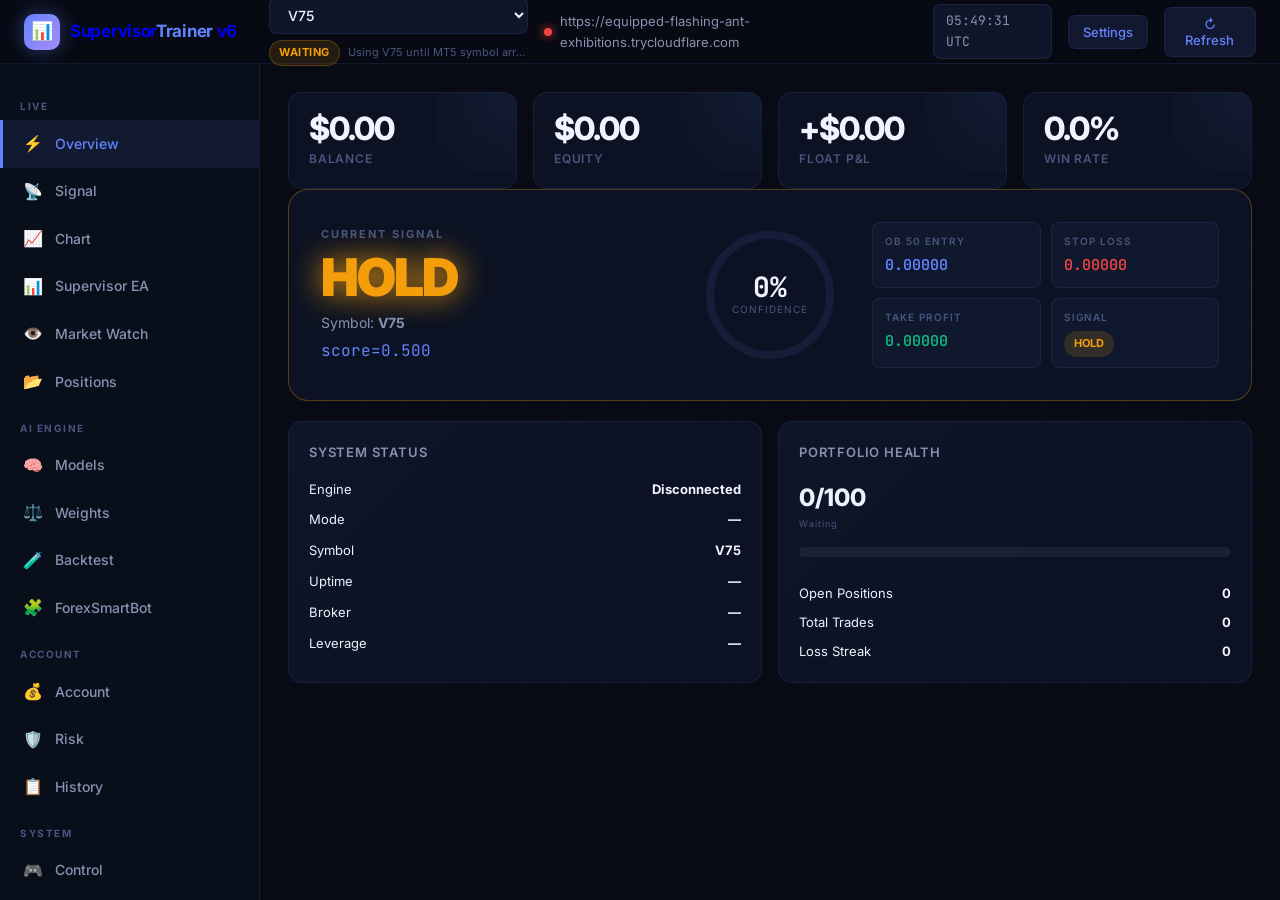
==== commit 5124e736: "Add files via upload" ====
--- a/index.html
+++ b/index.html
@@ -1,687 +1,17 @@
-<!DOCTYPE html>
-<html lang="en">
-<head>
-  <meta charset="UTF-8" />
-  <meta name="viewport" content="width=device-width,initial-scale=1" />
-  <meta name="default-bridge" content="https://equipped-flashing-ant-exhibitions.trycloudflare.com" />
-  <title>SupervisorTrainer Command Center v6</title>
-  <link rel="stylesheet" href="./style.css" />
-</head>
-<body>
-  <nav class="navbar">
-    <button class="nav-hamburger" aria-label="menu">☰</button>
-    <a href="#" class="nav-logo">
-      <div class="nav-logo-icon">📊</div>
-      <div class="nav-logo-text">Supervisor<span>Trainer</span> v6</div>
-    </a>
-    <div class="nav-spacer"></div>
-    <div class="nav-symbol-stack">
-      <select id="nav-symbol-select" class="nav-symbol-select">
-        <optgroup label="Forex">
-          <option value="EURUSD">EURUSD</option><option value="GBPUSD">GBPUSD</option><option value="USDJPY">USDJPY</option><option value="GBPJPY">GBPJPY</option><option value="AUDUSD">AUDUSD</option><option value="USDCAD">USDCAD</option><option value="USDCHF">USDCHF</option><option value="NZDUSD">NZDUSD</option><option value="EURJPY">EURJPY</option><option value="EURGBP">EURGBP</option><option value="EURAUD">EURAUD</option><option value="GBPCHF">GBPCHF</option>
-        </optgroup>
-        <optgroup label="Metals">
-          <option value="XAUUSD">XAUUSD</option><option value="XAGUSD">XAGUSD</option>
-        </optgroup>
-        <optgroup label="Crypto">
-          <option value="BTCUSD">BTCUSD</option><option value="ETHUSD">ETHUSD</option><option value="LTCUSD">LTCUSD</option><option value="XRPUSD">XRPUSD</option><option value="SOLUSD">SOLUSD</option>
-        </optgroup>
-        <optgroup label="Synthetics">
-          <option value="V10">V10</option><option value="V25">V25</option><option value="V50">V50</option><option value="V75" selected>V75</option><option value="V100">V100</option><option value="CRASH300">CRASH300</option><option value="BOOM300">BOOM300</option><option value="CRASH500">CRASH500</option><option value="BOOM500">BOOM500</option><option value="CRASH1000">CRASH1000</option><option value="BOOM1000">BOOM1000</option>
-        </optgroup>
-      </select>
-      <div class="nav-symbol-meta">
-        <span class="label-tag accent" id="nav-symbol-badge">Pinned</span>
-        <span class="nav-symbol-caption" id="nav-symbol-caption">Waiting for MT5 symbol</span>
-      </div>
-    </div>
-    <div class="nav-status"><span class="nav-dot"></span><span id="bridge-url">http://127.0.0.1:5050</span></div>
-    <div class="nav-time" id="nav-time">--:--:-- UTC</div>
-    <button class="nav-refresh-btn" id="nav-settings-btn">Settings</button>
-    <button class="nav-refresh-btn" id="refresh-btn">↻ Refresh</button>
-  </nav>
-
-  <aside class="sidebar">
-    <div class="sidebar-section-label">Live</div>
-    <div class="sidebar-item active" data-section="section-overview"><span class="si-icon">⚡</span>Overview</div>
-    <div class="sidebar-item" data-section="section-signal"><span class="si-icon">📡</span>Signal</div>
-    <div class="sidebar-item" data-section="section-chart"><span class="si-icon">📈</span>Chart</div>
-    <div class="sidebar-item" data-section="section-supervisor-ea"><span class="si-icon">📊</span>Supervisor EA</div>
-    <div class="sidebar-item" data-section="section-market-watch"><span class="si-icon">👁️</span>Market Watch</div>
-    <div class="sidebar-item" data-section="section-positions"><span class="si-icon">📂</span>Positions</div>
-
-    <div class="sidebar-section-label">AI Engine</div>
-    <div class="sidebar-item" data-section="section-models"><span class="si-icon">🧠</span>Models</div>
-    <div class="sidebar-item" data-section="section-weights"><span class="si-icon">⚖️</span>Weights</div>
-    <div class="sidebar-item" data-section="section-backtest"><span class="si-icon">🧪</span>Backtest</div>
-    <div class="sidebar-item" data-section="section-forexsmartbot"><span class="si-icon">🧩</span>ForexSmartBot</div>
-
-    <div class="sidebar-section-label">Account</div>
-    <div class="sidebar-item" data-section="section-account"><span class="si-icon">💰</span>Account</div>
-    <div class="sidebar-item" data-section="section-risk"><span class="si-icon">🛡️</span>Risk</div>
-    <div class="sidebar-item" data-section="section-history"><span class="si-icon">📋</span>History</div>
-
-    <div class="sidebar-section-label">System</div>
-    <div class="sidebar-item" data-section="section-control"><span class="si-icon">🎮</span>Control</div>
-    <div class="sidebar-item" data-section="section-integrations"><span class="si-icon">🛰️</span>Integrations</div>
-    <div class="sidebar-item" data-section="section-settings"><span class="si-icon">⚙️</span>Settings</div>
-    <div class="sidebar-item" data-section="section-results"><span class="si-icon">🧾</span>Results CSV</div>
-    <div class="sidebar-item" data-section="section-log"><span class="si-icon">🖥️</span>Log</div>
-    <div class="sidebar-footer"><div class="sidebar-version">Fast Poll: 5s</div></div>
-  </aside>
-
-  <main class="main">
-    <section id="section-overview" class="section active">
-      <div class="grid-4">
-        <div class="stat-tile"><div class="stat-tile-val" id="acc-balance">$0.00</div><div class="stat-tile-label">Balance</div></div>
-        <div class="stat-tile"><div class="stat-tile-val" id="acc-equity">$0.00</div><div class="stat-tile-label">Equity</div></div>
-        <div class="stat-tile"><div class="stat-tile-val pos" id="acc-float">+$0.00</div><div class="stat-tile-label">Float P&amp;L</div></div>
-        <div class="stat-tile"><div class="stat-tile-val" id="risk-winrate">0.0%</div><div class="stat-tile-label">Win Rate</div></div>
-      </div>
-
-      <div class="hero-card hold-glow">
-        <div class="hero-grid">
-          <div class="hero-left">
-            <div class="hero-label">Current Signal</div>
-            <div class="hero-signal HOLD" id="hero-signal-text">HOLD</div>
-            <div class="hero-sub">Symbol: <b id="signal-symbol">V75</b></div>
-            <div class="hero-score-big" id="hero-score-big">score=0.500</div>
-          </div>
-          <div class="hero-center">
-            <div class="conf-ring-wrap">
-              <svg viewBox="0 0 140 140">
-                <circle class="conf-ring-bg" cx="70" cy="70" r="60"></circle>
-                <circle id="conf-ring-fill" class="conf-ring-fill yellow" cx="70" cy="70" r="60"></circle>
-              </svg>
-              <div class="conf-ring-inner">
-                <div class="conf-ring-pct" id="conf-ring-pct">0%</div>
-                <div class="conf-ring-label">CONFIDENCE</div>
-              </div>
-            </div>
-          </div>
-          <div class="hero-right">
-            <div class="ict-grid">
-              <div class="ict-item"><div class="ict-item-label">OB 50 ENTRY</div><div class="ict-item-val accent" id="signal-ob50">0.00000</div></div>
-              <div class="ict-item"><div class="ict-item-label">STOP LOSS</div><div class="ict-item-val red" id="signal-sl">0.00000</div></div>
-              <div class="ict-item"><div class="ict-item-label">TAKE PROFIT</div><div class="ict-item-val green" id="signal-tp">0.00000</div></div>
-              <div class="ict-item"><div class="ict-item-label">SIGNAL</div><div id="signal-badge"><span class="badge hold">HOLD</span></div></div>
-            </div>
-          </div>
-        </div>
-      </div>
-
-      <div class="grid-2">
-        <div class="card">
-          <div class="card-header"><div class="card-title">System Status</div></div>
-          <div style="display:grid;gap:10px;font-size:13px">
-            <div style="display:flex;justify-content:space-between"><span>Engine</span><b id="status-engine">—</b></div>
-            <div style="display:flex;justify-content:space-between"><span>Mode</span><b id="status-mode">—</b></div>
-            <div style="display:flex;justify-content:space-between"><span>Symbol</span><b id="status-symbol">—</b></div>
-            <div style="display:flex;justify-content:space-between"><span>Uptime</span><b id="status-uptime">—</b></div>
-            <div style="display:flex;justify-content:space-between"><span>Broker</span><b id="acc-broker">—</b></div>
-            <div style="display:flex;justify-content:space-between"><span>Leverage</span><b id="acc-leverage">—</b></div>
-          </div>
-        </div>
-        <div class="card">
-          <div class="card-header"><div class="card-title">Portfolio Health</div></div>
-          <div class="health-ring-wrap">
-            <div style="flex:1">
-              <div class="health-score-num" id="health-score">0/100</div>
-              <div class="health-score-lbl" id="health-status">Waiting</div>
-              <div class="progress-wrap"><div class="progress-track"><div id="health-bar" class="progress-fill" style="width:0%"></div></div></div>
-            </div>
-          </div>
-          <div style="display:grid;gap:8px;font-size:13px;margin-top:10px">
-            <div style="display:flex;justify-content:space-between"><span>Open Positions</span><b id="risk-openpos">0</b></div>
-            <div style="display:flex;justify-content:space-between"><span>Total Trades</span><b id="risk-trades">0</b></div>
-            <div style="display:flex;justify-content:space-between"><span>Loss Streak</span><b id="risk-streak">0</b></div>
-          </div>
-        </div>
-      </div>
-    </section>
-
-    <section id="section-signal" class="section">
-      <div class="grid-2">
-        <div class="card"><div class="card-header"><div class="card-title">ICT Levels</div></div>
-          <div class="grid-2">
-            <div class="ict-item"><div class="ict-item-label">OB TOP</div><div class="ict-item-val" id="ict-obtop">0.00000</div></div>
-            <div class="ict-item"><div class="ict-item-label">OB BOTTOM</div><div class="ict-item-val" id="ict-obbot">0.00000</div></div>
-            <div class="ict-item"><div class="ict-item-label">OB 50</div><div class="ict-item-val accent" id="ict-ob50">0.00000</div></div>
-            <div class="ict-item"><div class="ict-item-label">FVG TOP</div><div class="ict-item-val" id="ict-fvgtop">0.00000</div></div>
-            <div class="ict-item"><div class="ict-item-label">FVG BOTTOM</div><div class="ict-item-val" id="ict-fvgbot">0.00000</div></div>
-            <div class="ict-item"><div class="ict-item-label">BOS</div><div class="ict-item-val yellow" id="ict-bos">—</div></div>
-            <div class="ict-item"><div class="ict-item-label">SL</div><div class="ict-item-val red" id="ict-sl">0.00000</div></div>
-            <div class="ict-item"><div class="ict-item-label">TP</div><div class="ict-item-val green" id="ict-tp">0.00000</div></div>
-          </div>
-        </div>
-        <div class="card"><div class="card-header"><div class="card-title">Model Confidence</div></div><div id="model-confidence"></div></div>
-      </div>
-    </section>
-
-    <section id="section-chart" class="section">
-      <div class="card">
-        <div class="card-header">
-          <div class="card-title">Deriv Chart - Auto switches with selected market</div>
-          <button class="btn btn-ghost btn-sm" id="chart-save-template-btn">Save Template</button>
-          <button class="btn btn-ghost btn-sm" id="chart-download-template-btn">Download Template</button>
-          <label class="btn btn-ghost btn-sm chart-upload-btn">
-            Upload Template
-            <input type="file" id="chart-upload-template-input" accept=".json,application/json" />
-          </label>
-          <button class="btn btn-primary btn-sm" id="chart-open-new-tab-btn">Open Deriv</button>
-        </div>
-        <p class="chart-note">For cross-device drawings, paste your Deriv shared layout URL in Settings. This dashboard will keep and restore it.</p>
-        <div class="chart-wrap">
-          <iframe id="deriv-chart-frame" title="Deriv Chart" loading="lazy" referrerpolicy="strict-origin-when-cross-origin"></iframe>
-        </div>
-        <div class="manual-warning">Manual trading is at your own risk. Rule #1: risk management first.</div>
-        <div class="chart-lower-grid" style="margin-top:12px">
-          <div class="card manual-trade-panel">
-            <div class="card-header"><div class="card-title">Execution Ticket Pro</div></div>
-            <p class="chart-note">Manual execution for the pinned symbol. Live reference price and risk/reward update automatically as the market moves.</p>
-            <div class="manual-summary-grid">
-              <div class="manual-summary-item"><span>Symbol</span><strong id="manual-summary-symbol">-</strong></div>
-              <div class="manual-summary-item"><span>Reference</span><strong id="manual-summary-price">-</strong></div>
-              <div class="manual-summary-item"><span>Order Type</span><strong id="manual-summary-order">BUY MARKET</strong></div>
-              <div class="manual-summary-item"><span>Risk/Reward</span><strong id="manual-summary-rr">-</strong></div>
-            </div>
-            <div class="manual-ticket-grid">
-              <div class="manual-ticket-fields">
-                <div class="grid-2 compact-grid">
-                  <div class="form-group"><label class="form-label">Contract Type</label><select class="form-select" id="manual-order-type"><option value="BUY_MARKET">Buy Market</option><option value="SELL_MARKET">Sell Market</option><option value="BUY_LIMIT">Buy Limit</option><option value="SELL_LIMIT">Sell Limit</option><option value="BUY_STOP">Buy Stop</option><option value="SELL_STOP">Sell Stop</option><option value="BUY_STOP_LIMIT">Buy Stop Limit</option><option value="SELL_STOP_LIMIT">Sell Stop Limit</option></select></div>
-                  <div class="form-group"><label class="form-label">Lot</label><input class="form-input" id="manual-lot" type="number" step="0.01" value="0.01" /></div>
-                </div>
-                <div class="btn-row">
-                  <button class="btn btn-ghost" id="manual-arm-entry-btn">Arm Entry</button>
-                  <button class="btn btn-ghost" id="manual-arm-sl-btn">Arm SL</button>
-                  <button class="btn btn-ghost" id="manual-arm-tp-btn">Arm TP</button>
-                  <button class="btn btn-ghost" id="manual-reset-lines-btn">Reset Lines</button>
-                </div>
-                <div class="btn-row manual-preset-row">
-                  <button class="btn btn-ghost btn-sm" id="manual-preset-scalp-btn">Scalp</button>
-                  <button class="btn btn-ghost btn-sm" id="manual-preset-intraday-btn">Intraday</button>
-                  <button class="btn btn-ghost btn-sm" id="manual-preset-swing-btn">Swing</button>
-                </div>
-                <p class="chart-note">Use Entry as the stop trigger. For stop-limit orders, Limit Price is the resting limit that appears after the stop trigger is touched.</p>
-                <div class="form-group"><label class="form-label">Side</label><input class="form-input" id="manual-side-label" value="BUY" readonly /></div>
-                <div class="form-group"><label class="form-label">Entry</label><input class="form-input" id="manual-entry" type="number" step="0.00001" /></div>
-                <div class="form-group" id="manual-limit-price-wrap"><label class="form-label">Limit Price</label><input class="form-input" id="manual-limit-price" type="number" step="0.00001" /></div>
-                <div class="form-group"><label class="form-label">Stop Loss</label><input class="form-input" id="manual-sl" type="number" step="0.00001" /></div>
-                <div class="form-group"><label class="form-label">Take Profit</label><input class="form-input" id="manual-tp" type="number" step="0.00001" /></div>
-                <label class="settings-check"><input id="manual-use-sl" type="checkbox" checked /><span>Use SL line</span></label>
-                <label class="settings-check"><input id="manual-use-tp" type="checkbox" checked /><span>Use TP line</span></label>
-                <div class="grid-2 compact-grid">
-                  <div class="form-group"><label class="form-label">Trailing Starts At RR</label><input class="form-input" id="manual-trailing-start" type="number" step="0.1" value="0.5" /></div>
-                  <div class="form-group"><label class="form-label">Trailing Stop Multi RR</label><input class="form-input" id="manual-trailing-step" type="number" step="0.1" value="0.2" /></div>
-                </div>
-                <div class="btn-row">
-                  <button class="btn btn-primary" id="manual-buy-btn">Place Buy</button>
-                  <button class="btn btn-danger" id="manual-sell-btn">Place Sell</button>
-                </div>
-              </div>
-              <div class="manual-ticket-board">
-                <div id="manual-drag-board" class="manual-drag-board">
-                  <div class="drag-line drag-entry" id="drag-entry-line">ENTRY</div>
-                  <div class="drag-line drag-sl" id="drag-sl-line">SL</div>
-                  <div class="drag-line drag-tp" id="drag-tp-line">TP</div>
-                </div>
-                <p class="chart-note" id="manual-drag-help">Buy mode: drag SL below and TP above entry. Sell mode: opposite direction.</p>
-              </div>
-            </div>
-          </div>
-        </div>
-        <div class="card" style="margin-top:12px">
-          <div class="card-header"><div class="card-title">Trades On This Chart Symbol</div></div>
-          <div class="table-wrap"><table class="data-table"><thead><tr><th>Ticket</th><th>Type</th><th>Entry</th><th>SL</th><th>TP</th><th>P&amp;L</th><th>Action</th></tr></thead><tbody id="chart-positions-tbody"></tbody></table></div>
-        </div>
-      </div>
-    </section>
-
-    <section id="section-supervisor-ea" class="section">
-      <div id="supervisor-ea-panel" class="card supervisor-ea-panel">
-        <div class="card-header">
-          <div class="card-title">Supervisor EA</div>
-          <div class="supervisor-ea-header-meta">
-            <span class="supervisor-symbol-badge" id="supervisorSymbolBadge">XAUUSD</span>
-            <span class="session-indicator" id="supervisorSessionIndicator">Observation</span>
-          </div>
-        </div>
-        <div class="supervisor-grid">
-          <div class="supervisor-card signal-card">
-            <label>Current Signal</label>
-            <div class="signal-display" id="supervisorSignal">- WAIT -</div>
-          </div>
-          <div class="supervisor-card">
-            <label>Session Status</label>
-            <div id="supervisorSession">Checking...</div>
-            <div id="supervisorNextSession" class="sub-label"></div>
-          </div>
-          <div class="supervisor-card">
-            <label>Open Trade</label>
-            <div id="supervisorOpenTrade">No active trade</div>
-            <div id="supervisorTradePnL" class="pnl-display"></div>
-          </div>
-          <div class="supervisor-card">
-            <label>Last Trade</label>
-            <div id="supervisorLastTrade">-</div>
-          </div>
-          <div class="supervisor-card">
-            <label>Post-Trade Cooldown</label>
-            <div id="supervisorCooldown">Inactive</div>
-          </div>
-          <div class="supervisor-card">
-            <label>News Embargo</label>
-            <div id="supervisorNewsEmbargo">None</div>
-          </div>
-        </div>
-        <div id="supervisorSignalOverview" class="settings-state-grid market-watch-meta-grid">
-          <div><span class="settings-k">Session</span><strong id="supervisorOverviewSession">-</strong></div>
-          <div><span class="settings-k">Model Version</span><strong id="supervisorOverviewModel">-</strong></div>
-        </div>
-      </div>
-    </section>
-
-    <section id="section-market-watch" class="section">
-      <div class="grid-4">
-        <div class="stat-tile"><div class="stat-tile-val" id="market-watch-count">0</div><div class="stat-tile-label">Watchlist Symbols</div></div>
-        <div class="stat-tile"><div class="stat-tile-val" id="market-watch-linked-symbol">—</div><div class="stat-tile-label">MT Chart Symbol</div></div>
-        <div class="stat-tile"><div class="stat-tile-val" id="market-watch-active-symbol">—</div><div class="stat-tile-label">Pinned Symbol</div></div>
-        <div class="stat-tile"><div class="stat-tile-val" id="market-watch-state">Waiting</div><div class="stat-tile-label">MT Link</div></div>
-      </div>
-
-      <div class="card">
-        <div class="card-header">
-          <div class="card-title">MT5 Market Watch</div>
-          <button class="btn btn-ghost btn-sm" id="market-watch-refresh-btn">Refresh Watchlist</button>
-        </div>
-        <p class="chart-note">Fetched from your attached MT5 Market Watch. Click any market to open a live popup with market details and tick stream, then pin it to chart when needed.</p>
-        <div class="settings-state-grid market-watch-meta-grid">
-          <div><span class="settings-k">Watchlist Source</span><strong id="market-watch-source">Waiting for MT5</strong></div>
-          <div><span class="settings-k">Attached Chart Symbol</span><strong id="market-watch-source-symbol">—</strong></div>
-        </div>
-        <div id="market-watchlist-section" class="watchlist-grid watchlist-grid-lg"></div>
-      </div>
-    </section>
-
-    <section id="section-positions" class="section">
-      <div class="card"><div class="card-header"><div class="card-title">Open Positions</div><button class="btn btn-danger btn-sm" data-action="close-all">Close All</button></div>
-        <div class="table-wrap"><table class="data-table"><thead><tr><th>Ticket</th><th>Symbol</th><th>Type</th><th>Lot</th><th>Entry</th><th>SL / TP</th><th>P&amp;L</th><th>Action</th></tr></thead><tbody id="positions-tbody"></tbody></table></div>
-      </div>
-    </section>
-
-    <section id="section-models" class="section"><div class="card"><div class="card-header"><div class="card-title">AI Models</div><button class="btn btn-primary btn-sm" data-action="retrain">Retrain</button></div><div id="models-grid" class="grid-auto"></div></div></section>
-    <section id="section-weights" class="section"><div class="card"><div class="card-header"><div class="card-title">Weights</div><button class="btn btn-ghost btn-sm" data-action="reset-weights">Reset Weights</button></div><div id="weights-list"></div></div></section>
-
-    <section id="section-backtest" class="section">
-      <div class="card"><div class="card-header"><div class="card-title">Backtest</div></div>
-        <div class="form-group"><label class="form-label">Symbol</label><select id="bt-symbol-input" class="form-select"><option>EURUSD</option><option>GBPUSD</option><option>XAUUSD</option><option>BTCUSD</option><option>V75</option><option>CRASH500</option><option>BOOM500</option></select></div>
-        <div class="form-group"><label class="form-label">Days</label><input class="form-input" id="bt-days-input" type="number" value="30"></div>
-        <button class="btn btn-primary" data-action="run-backtest">Run Backtest</button>
-        <div class="progress-wrap"><div class="progress-label"><span id="backtest-status">idle</span><span id="backtest-progress">0%</span></div><div class="progress-track"><div class="progress-fill" id="backtest-bar" style="width:0%"></div></div></div>
-        <div class="grid-4">
-          <div class="stat-tile"><div class="stat-tile-val" id="bt-symbol">—</div><div class="stat-tile-label">Symbol</div></div>
-          <div class="stat-tile"><div class="stat-tile-val" id="bt-days">—</div><div class="stat-tile-label">Days</div></div>
-          <div class="stat-tile"><div class="stat-tile-val" id="bt-trades">—</div><div class="stat-tile-label">Trades</div></div>
-          <div class="stat-tile"><div class="stat-tile-val" id="bt-winrate">—</div><div class="stat-tile-label">Win Rate</div></div>
-          <div class="stat-tile"><div class="stat-tile-val" id="bt-roi">—</div><div class="stat-tile-label">ROI</div></div>
-          <div class="stat-tile"><div class="stat-tile-val" id="bt-maxdd">—</div><div class="stat-tile-label">Max DD</div></div>
-          <div class="stat-tile"><div class="stat-tile-val" id="bt-sharpe">—</div><div class="stat-tile-label">Sharpe</div></div>
-        </div>
-      </div>
-    </section>
-
-    <section id="section-forexsmartbot" class="section">
-      <div class="card">
-        <div class="card-header">
-          <div class="card-title">ForexSmartBot</div>
-          <a id="forexsmartbot-open-link" class="btn btn-ghost btn-sm" href="http://127.0.0.1:8080/" target="_blank" rel="noreferrer">Open Full View</a>
-        </div>
-        <div class="subtle-note">Shared dashboard stack: same bridge, same models, separate app section.</div>
-        <div class="iframe-shell">
-          <iframe id="forexsmartbot-frame" title="ForexSmartBot dashboard" loading="lazy"></iframe>
-        </div>
-      </div>
-    </section>
-
-    <section id="section-account" class="section"><div class="grid-4">
-      <div class="stat-tile"><div class="stat-tile-val" id="acc-balance2">$0.00</div><div class="stat-tile-label">Balance</div></div>
-      <div class="stat-tile"><div class="stat-tile-val" id="acc-equity2">$0.00</div><div class="stat-tile-label">Equity</div></div>
-      <div class="stat-tile"><div class="stat-tile-val" id="acc-float2">+$0.00</div><div class="stat-tile-label">Float</div></div>
-      <div class="stat-tile"><div class="stat-tile-val" id="acc-margin">$0.00</div><div class="stat-tile-label">Margin</div></div>
-      <div class="stat-tile"><div class="stat-tile-val" id="acc-marginlevel">0%</div><div class="stat-tile-label">Margin Level</div></div>
-      <div class="stat-tile"><div class="stat-tile-val" id="risk-dailypnl">$0.00</div><div class="stat-tile-label">Daily P&amp;L</div></div>
-    </div></section>
-
-    <section id="section-risk" class="section"><div class="grid-2"><div class="card"><div class="card-header"><div class="card-title">Risk Settings</div></div><div style="display:grid;gap:10px"><div style="display:flex;justify-content:space-between"><span>Risk / Trade</span><b id="risk-pct">1.0%</b></div><div style="display:flex;justify-content:space-between"><span>Daily Limit</span><b id="risk-daily">5.0%</b></div><div style="display:flex;justify-content:space-between"><span>Max Drawdown</span><b id="risk-maxdd">10.0%</b></div></div></div><div class="card"><div class="card-header"><div class="card-title">Lot Calculator</div></div><div class="form-group"><label class="form-label">Balance</label><input class="form-input" type="number" id="calc-balance" value="10000"></div><div class="form-group"><label class="form-label">Risk %</label><input class="form-input" type="number" id="calc-risk" value="1"></div><div class="form-group"><label class="form-label">SL (pips)</label><input class="form-input" type="number" id="calc-sl" value="20"></div><button class="btn btn-primary btn-sm" onclick="calcLot()">Calculate</button><div id="calc-result" style="margin-top:12px;font-size:20px;font-weight:800"></div></div></div></section>
-
-    <section id="section-history" class="section"><div class="card"><div class="card-header"><div class="card-title">History</div></div><div class="table-wrap"><table class="data-table"><thead><tr><th>Date</th><th>Symbol</th><th>Type</th><th>Lot</th><th>P&amp;L</th><th>Ticket</th><th>Note</th></tr></thead><tbody id="history-tbody"></tbody></table></div></div></section>
-
-    <section id="section-control" class="section"><div class="grid-2">
-      <div class="card"><div class="card-header"><div class="card-title">Trading Control</div></div><div class="btn-row"><button class="btn btn-primary" data-action="start-trading">Start</button><button class="btn btn-danger" data-action="stop-trading">Stop</button><button class="btn btn-ghost" data-action="pause">Pause</button><button class="btn btn-ghost" data-action="resume">Resume</button></div></div>
-      <div class="card"><div class="card-header"><div class="card-title">Mode</div></div><div class="btn-row"><button class="btn btn-primary" data-action="mode-auto">Full Auto</button><button class="btn btn-ghost" data-action="mode-semi">Signal Only</button><button class="btn btn-ghost" data-action="mode-off">Off</button></div></div>
-    </div></section>
-
-    <section id="section-integrations" class="section">
-      <div class="grid-4">
-        <div class="stat-tile"><div class="stat-tile-val" id="int-telegram-status">-</div><div class="stat-tile-label">Telegram</div></div>
-        <div class="stat-tile"><div class="stat-tile-val" id="int-voice-status">-</div><div class="stat-tile-label">Voice</div></div>
-        <div class="stat-tile"><div class="stat-tile-val" id="int-vision-status">-</div><div class="stat-tile-label">Vision</div></div>
-        <div class="stat-tile"><div class="stat-tile-val" id="int-synthetic-status">-</div><div class="stat-tile-label">Synthetic Lab</div></div>
-        <div class="stat-tile"><div class="stat-tile-val" id="int-wired-status">-</div><div class="stat-tile-label">Wired Pipeline</div></div>
-        <div class="stat-tile"><div class="stat-tile-val" id="int-guardian-status">-</div><div class="stat-tile-label">Guardian</div></div>
-        <div class="stat-tile"><div class="stat-tile-val" id="int-knowledge-status">-</div><div class="stat-tile-label">Knowledge AI</div></div>
-        <div class="stat-tile"><div class="stat-tile-val" id="int-agentic-status">-</div><div class="stat-tile-label">Agentic Brain</div></div>
-        <div class="stat-tile"><div class="stat-tile-val" id="int-orchestrator-status">-</div><div class="stat-tile-label">Orchestrator</div></div>
-        <div class="stat-tile"><div class="stat-tile-val" id="int-observability-status">-</div><div class="stat-tile-label">Observability</div></div>
-        <div class="stat-tile"><div class="stat-tile-val" id="int-reflection-status">-</div><div class="stat-tile-label">Reflection</div></div>
-      </div>
-      <div class="grid-2">
-        <div class="card">
-          <div class="card-header"><div class="card-title">Voice Interface</div></div>
-          <div class="subtle-note">Connected to the copied `voice_interface` module and ready for Telegram/assistant commands.</div>
-          <div class="form-group"><label class="form-label">Prompt</label><input class="form-input" id="voice-text-input" type="text" placeholder="hey rich give me a market briefing" /></div>
-          <div class="btn-row"><button class="btn btn-primary" id="voice-send-btn">Send Voice Prompt</button></div>
-          <pre class="integration-output" id="voice-output">No voice reply yet.</pre>
-        </div>
-        <div class="card">
-          <div class="card-header"><div class="card-title">Vision Structure</div></div>
-          <div class="subtle-note">Uses the copied market structure engine to read candles and return BOS, MSS, OB, FVG and sweep events.</div>
-          <div class="grid-2 compact-grid">
-            <div class="form-group"><label class="form-label">Symbol</label><input class="form-input" id="vision-symbol-input" type="text" value="XAUUSD" /></div>
-            <div class="form-group"><label class="form-label">Timeframe</label><input class="form-input" id="vision-timeframe-input" type="text" value="M15" /></div>
-          </div>
-          <div class="btn-row"><button class="btn btn-primary" id="vision-run-btn">Analyze Structure</button></div>
-          <pre class="integration-output" id="vision-output">No structure events yet.</pre>
-        </div>
-      </div>
-      <div class="card">
-        <div class="card-header"><div class="card-title">Synthetic Lab</div></div>
-        <div class="subtle-note">Run multiple synthetic scenario passes to compare outcome ranges before pushing live changes.</div>
-        <div class="grid-4 compact-grid">
-          <div class="form-group"><label class="form-label">Symbol</label><input class="form-input" id="synthetic-symbol-input" type="text" value="XAUUSD" /></div>
-          <div class="form-group"><label class="form-label">Runs</label><input class="form-input" id="synthetic-runs-input" type="number" value="8" /></div>
-          <div class="form-group"><label class="form-label">Days</label><input class="form-input" id="synthetic-days-input" type="number" value="30" /></div>
-          <div class="form-group"><label class="form-label">Seed</label><input class="form-input" id="synthetic-seed-input" type="number" value="4242" /></div>
-        </div>
-        <div class="btn-row"><button class="btn btn-primary" id="synthetic-run-btn">Run Synthetic Lab</button></div>
-        <div class="table-wrap">
-          <table class="data-table">
-            <thead><tr><th>Run</th><th>Trades</th><th>Win Rate</th><th>ROI</th><th>Max DD</th><th>Ending Balance</th><th>Bias</th></tr></thead>
-            <tbody id="synthetic-tbody"></tbody>
-          </table>
-        </div>
-      </div>
-      <div class="grid-2">
-        <div class="card">
-          <div class="card-header"><div class="card-title">Wired Manager Pipeline</div></div>
-          <div class="subtle-note">This is the real-model manager stack from `wired_ai_system`, now proxied through the main bridge so the dashboard can use it like a native subsystem.</div>
-          <div class="settings-state-grid">
-            <div><span class="settings-k">Pipeline</span><b id="wired-engine-status">Waiting</b></div>
-            <div><span class="settings-k">Ready Models</span><b id="wired-model-count">0</b></div>
-            <div><span class="settings-k">Bridge</span><b id="wired-source-url">-</b></div>
-            <div><span class="settings-k">Last Score</span><b id="wired-last-score">-</b></div>
-          </div>
-          <div class="btn-row">
-            <button class="btn btn-primary" id="wired-eval-btn">Evaluate Current Symbol</button>
-            <button class="btn btn-ghost" id="wired-dryrun-btn">Dry Run Execute</button>
-          </div>
-          <pre class="integration-output" id="wired-output">No wired pipeline response yet.</pre>
-        </div>
-        <div class="card">
-          <div class="card-header"><div class="card-title">Wired Prewarm Status</div></div>
-          <div class="subtle-note">Yahoo prefetch parsing and startup data validation. Fixed: date parse errors (DX-Y.NYB, GC=F, GBPUSD=X).</div>
-          <div class="settings-state-grid">
-            <div><span class="settings-k">Prewarm Parser</span><b id="prewarm-parser-status">Cleaned</b></div>
-            <div><span class="settings-k">Yahoo Feed</span><b id="prewarm-yahoo-status">Stable</b></div>
-            <div><span class="settings-k">Date Parse Fix</span><b id="prewarm-date-fix">✓ Applied</b></div>
-            <div><span class="settings-k">Last Startup</span><b id="prewarm-last-startup">-</b></div>
-          </div>
-          <div class="btn-row">
-            <button class="btn btn-ghost" id="prewarm-refresh-btn">Refresh Prewarm</button>
-          </div>
-          <pre class="integration-output" id="prewarm-output">Wired prewarm startup warnings cleaned.</pre>
-        </div>
-        <div class="card">
-          <div class="card-header"><div class="card-title">Supervisor Guardian</div></div>
-          <div class="subtle-note">Meta-control layer for safety, consistency, maintenance, and improvement tasks. It audits the wired manager stack and can queue remediation tasks.</div>
-          <div class="settings-state-grid">
-            <div><span class="settings-k">Guardian</span><b id="guardian-maintenance">Waiting</b></div>
-            <div><span class="settings-k">Queued Tasks</span><b id="guardian-queued">0</b></div>
-            <div><span class="settings-k">Last Audit</span><b id="guardian-last-audit">Never</b></div>
-            <div><span class="settings-k">Health</span><b id="guardian-health-summary">-</b></div>
-          </div>
-          <div class="btn-row">
-            <button class="btn btn-primary" id="guardian-audit-btn">Run Audit</button>
-            <button class="btn btn-ghost" id="guardian-health-btn">Health Audit</button>
-            <button class="btn btn-ghost" id="guardian-security-btn">Security Audit</button>
-            <button class="btn btn-ghost" id="guardian-improve-btn">Improvement Pass</button>
-            <button class="btn btn-ghost" id="guardian-refresh-btn">Refresh Tasks</button>
-          </div>
-          <pre class="integration-output" id="guardian-output">No guardian audit yet.</pre>
-        </div>
-      </div>
-      <div class="card">
-        <div class="card-header"><div class="card-title">Production Quality Suite</div></div>
-        <div class="subtle-note">This pack adds data validation, observability, and self-reflection on top of the live system. It helps catch bad bars, summarize control-plane health, and audit whether trade outcomes matched the logic.</div>
-        <div class="grid-2">
-          <div>
-            <div class="settings-state-grid">
-              <div><span class="settings-k">Validator</span><b id="validator-status">Waiting</b></div>
-              <div><span class="settings-k">Bad Bars</span><b id="validator-bad-bars">0</b></div>
-              <div><span class="settings-k">Observability</span><b id="observability-health">-</b></div>
-              <div><span class="settings-k">Alerts</span><b id="observability-alerts">0</b></div>
-              <div><span class="settings-k">Reflections</span><b id="reflection-count">0</b></div>
-            </div>
-            <div class="grid-2 compact-grid">
-              <div class="form-group"><label class="form-label" for="validator-symbol-input">Validate Symbol</label><input class="form-input" id="validator-symbol-input" type="text" value="XAUUSD" /></div>
-              <div class="form-group"><label class="form-label" for="reflection-regime-input">Reflection Regime</label><input class="form-input" id="reflection-regime-input" type="text" value="ranging" /></div>
-            </div>
-            <div class="grid-2 compact-grid">
-              <div class="form-group"><label class="form-label" for="validator-timeframe-input">Timeframe</label><input class="form-input" id="validator-timeframe-input" type="text" value="M15" /></div>
-              <div class="form-group"><label class="form-label" for="reflection-outcome-input">Outcome</label><select class="form-select" id="reflection-outcome-input"><option value="loss">loss</option><option value="win">win</option></select></div>
-            </div>
-            <div class="btn-row">
-              <button class="btn btn-primary" id="validator-run-btn">Validate Feed</button>
-              <button class="btn btn-ghost" id="observability-run-btn">Observability Summary</button>
-              <button class="btn btn-ghost" id="reflection-run-btn">Reflect Trade</button>
-            </div>
-          </div>
-          <div>
-            <pre class="integration-output" id="production-suite-output">No production-suite response yet.</pre>
-          </div>
-        </div>
-      </div>
-      <div class="card">
-        <div class="card-header"><div class="card-title">Top-Level Orchestrator</div></div>
-        <div class="subtle-note">This layer sits above the agentic supervisor. It tracks trade trajectories, drift, explainability, and retraining triggers, then decides whether to run audits, repairs, or just report the system is healthy.</div>
-        <div class="grid-2">
-          <div>
-            <div class="settings-state-grid">
-              <div><span class="settings-k">Orchestrator</span><b id="orchestrator-ready">Waiting</b></div>
-              <div><span class="settings-k">Runs</span><b id="orchestrator-runs">0</b></div>
-              <div><span class="settings-k">Tasks</span><b id="orchestrator-tasks">0</b></div>
-              <div><span class="settings-k">Triggers</span><b id="orchestrator-triggers">0</b></div>
-              <div><span class="settings-k">Trajectory Memory</span><b id="orchestrator-memory">0</b></div>
-            </div>
-            <div class="form-group">
-              <label class="form-label" for="orchestrator-input">Ask The Orchestrator</label>
-              <input class="form-input" id="orchestrator-input" type="text" placeholder="Should the system repair itself or just monitor right now?" />
-            </div>
-            <div class="btn-row">
-              <button class="btn btn-primary" id="orchestrator-evaluate-btn">Evaluate Health</button>
-              <button class="btn btn-ghost" id="orchestrator-run-btn">Orchestrate</button>
-              <button class="btn btn-ghost" id="orchestrator-cycle-btn">Run Cycle</button>
-              <button class="btn btn-ghost" id="orchestrator-memory-btn">Show Memory</button>
-            </div>
-          </div>
-          <div>
-            <pre class="integration-output" id="orchestrator-output">No orchestrator response yet.</pre>
-          </div>
-        </div>
-      </div>
-      <div class="card">
-        <div class="card-header"><div class="card-title">Agentic Supervisor AI</div></div>
-        <div class="subtle-note">Top-level system brain above the wired pipeline, Guardian, and Knowledge agent. It scores quality, safety, and reliability, recommends fixes, can execute system tasks, and learns from its own audit history.</div>
-        <div class="grid-2">
-          <div>
-            <div class="settings-state-grid">
-              <div><span class="settings-k">Agentic</span><b id="agentic-ready">Waiting</b></div>
-              <div><span class="settings-k">Audits</span><b id="agentic-audits">0</b></div>
-              <div><span class="settings-k">Repairs</span><b id="agentic-repairs">0</b></div>
-              <div><span class="settings-k">History</span><b id="agentic-history">0</b></div>
-              <div><span class="settings-k">Memory</span><b id="agentic-memory">0</b></div>
-            </div>
-            <div class="form-group">
-              <label class="form-label" for="agentic-question-input">Ask The Agentic Supervisor</label>
-              <input class="form-input" id="agentic-question-input" type="text" placeholder="How healthy is the whole system right now?" />
-            </div>
-            <div class="btn-row">
-              <button class="btn btn-primary" id="agentic-evaluate-btn">Evaluate System</button>
-              <button class="btn btn-ghost" id="agentic-bundle-btn">Run Full Bundle</button>
-              <button class="btn btn-ghost" id="agentic-train-btn">Train From History</button>
-              <button class="btn btn-ghost" id="agentic-ask-btn">Ask</button>
-            </div>
-          </div>
-          <div>
-            <pre class="integration-output" id="agentic-output">No agentic-supervisor response yet.</pre>
-          </div>
-        </div>
-      </div>
-      <div class="card">
-        <div class="card-header"><div class="card-title">Advanced Knowledge Agent</div></div>
-        <div class="subtle-note">Cross-system analysis and self-improvement brain. It reads system state, answers questions, and can create improvement tasks on top of the wired stack and Guardian.</div>
-        <div class="grid-2">
-          <div>
-            <div class="settings-state-grid">
-              <div><span class="settings-k">Knowledge</span><b id="knowledge-ready">Waiting</b></div>
-              <div><span class="settings-k">Memory Items</span><b id="knowledge-memory">0</b></div>
-              <div><span class="settings-k">Questions</span><b id="knowledge-questions">0</b></div>
-              <div><span class="settings-k">Observations</span><b id="knowledge-observations">0</b></div>
-            </div>
-            <div class="form-group">
-              <label class="form-label" for="knowledge-question-input">Ask The Knowledge Agent</label>
-              <input class="form-input" id="knowledge-question-input" type="text" placeholder="What is the weakest part of the system right now?" />
-            </div>
-            <div class="btn-row">
-              <button class="btn btn-primary" id="knowledge-ask-btn">Ask</button>
-              <button class="btn btn-ghost" id="knowledge-summary-btn">Summarize</button>
-              <button class="btn btn-ghost" id="knowledge-improve-btn">Self Improve</button>
-              <button class="btn btn-ghost" id="knowledge-send-btn">Send Tasks</button>
-            </div>
-          </div>
-          <div>
-            <pre class="integration-output" id="knowledge-output">No knowledge-agent response yet.</pre>
-          </div>
-        </div>
-      </div>
-    </section>
-
-    <section id="section-settings" class="section">
-      <div class="grid-2">
-        <div class="card">
-          <div class="card-header"><div class="card-title">Backend Connection</div></div>
-          <div class="form-group">
-            <label class="form-label" for="settings-bridge-url">Bridge URL / Backend Key</label>
-            <input class="form-input" id="settings-bridge-url" type="text" placeholder="https://your-cloudflare-url" />
-          </div>
-          <div class="form-group">
-            <label class="form-label" for="settings-broker-select">Broker Mode</label>
-            <select class="form-select" id="settings-broker-select">
-              <option value="auto">Auto Detect (Recommended)</option>
-              <option value="mt5">MetaTrader 5</option>
-              <option value="deriv">Deriv</option>
-            </select>
-          </div>
-          <div class="btn-row">
-            <button class="btn btn-primary" id="settings-connect-toggle">Connect</button>
-            <button class="btn btn-ghost" id="settings-save-btn">Save URL</button>
-          </div>
-          <div class="settings-state-grid">
-            <div><span class="settings-k">Connection</span><b id="settings-connect-state">Disconnected</b></div>
-            <div><span class="settings-k">Backend</span><b id="settings-backend-state">Unknown</b></div>
-            <div><span class="settings-k">Last Sync</span><b id="settings-last-sync">Never</b></div>
-            <div><span class="settings-k">Polling</span><b id="settings-poll-rate">2000 ms</b></div>
-          </div>
-          <label class="settings-check">
-            <input id="settings-auto-symbol" type="checkbox" checked />
-            <span>Auto sync selected symbol from attached MT chart only</span>
-          </label>
-        </div>
-
-        <div class="card">
-          <div class="card-header"><div class="card-title">MT5 + Chart Sync</div></div>
-          <div class="settings-state-grid">
-            <div><span class="settings-k">MT Link</span><b id="settings-mt-link">Waiting</b></div>
-            <div><span class="settings-k">MT Symbol</span><b id="settings-mt-symbol">-</b></div>
-            <div><span class="settings-k">Ingest Bars</span><b id="settings-ingest-bars">0</b></div>
-            <div><span class="settings-k">Ingest Time</span><b id="settings-ingest-time">-</b></div>
-          </div>
-          <div class="form-group">
-            <label class="form-label" for="settings-deriv-layout-url">Deriv Shared Layout URL (optional)</label>
-            <input class="form-input" id="settings-deriv-layout-url" type="text" placeholder="https://charts.deriv.com/deriv?t=..." />
-          </div>
-          <div class="btn-row">
-            <button class="btn btn-ghost" id="settings-apply-layout-btn">Apply Layout URL</button>
-          </div>
-        </div>
-      </div>
-    </section>
-
-    <section id="section-results" class="section"><div class="card"><div class="card-header"><div class="card-title">Supervisor Results CSV</div></div><div class="table-wrap"><table class="data-table"><thead><tr><th>Step</th><th>Date</th><th>Close</th><th>Ensemble</th><th>Signal</th><th>Actual</th></tr></thead><tbody id="results-tbody"></tbody></table></div></div></section>
-    <section id="section-log" class="section"><div class="card"><div class="card-header"><div class="card-title">System Log</div></div><div class="log-terminal" id="log-terminal"></div></div></section>
-  </main>
-
-  <div id="model-info-modal" class="modal-backdrop">
-    <div class="modal-card">
-      <div class="modal-header">
-        <h3 id="model-info-title">Model Info</h3>
-        <button class="btn btn-ghost btn-sm" id="model-info-close-btn">Close</button>
-      </div>
-      <p id="model-info-body" class="modal-body"></p>
-    </div>
-  </div>
-
-  <div id="market-watch-modal" class="modal-backdrop">
-    <div class="modal-card market-watch-modal-card">
-      <div class="modal-header">
-        <h3 id="market-modal-title">Market Snapshot</h3>
-        <button class="btn btn-ghost btn-sm" id="market-watch-modal-close-btn">Close</button>
-      </div>
-      <div class="market-modal-grid">
-        <div class="market-modal-panel">
-          <div class="market-modal-panel-title">Market Details</div>
-          <div class="market-modal-detail-grid">
-            <div><span class="settings-k">Symbol</span><strong id="market-modal-symbol">-</strong></div>
-            <div><span class="settings-k">Signal</span><strong id="market-modal-signal">-</strong></div>
-            <div><span class="settings-k">Score</span><strong id="market-modal-score">-</strong></div>
-            <div><span class="settings-k">Price</span><strong id="market-modal-price">-</strong></div>
-            <div><span class="settings-k">Bid</span><strong id="market-modal-bid">-</strong></div>
-            <div><span class="settings-k">Ask</span><strong id="market-modal-ask">-</strong></div>
-            <div><span class="settings-k">Daily Change</span><strong id="market-modal-daily-change">-</strong></div>
-            <div><span class="settings-k">SL</span><strong id="market-modal-sl">-</strong></div>
-            <div><span class="settings-k">TP</span><strong id="market-modal-tp">-</strong></div>
-            <div><span class="settings-k">Updated</span><strong id="market-modal-updated">-</strong></div>
-          </div>
-          <div class="btn-row">
-            <button class="btn btn-primary btn-sm" id="market-modal-pin-btn">Pin To Chart</button>
-            <button class="btn btn-ghost btn-sm" id="market-modal-refresh-btn">Refresh Data</button>
-          </div>
-        </div>
-        <div class="market-modal-panel">
-          <div class="market-modal-panel-title">Live Ticks</div>
-          <div class="table-wrap market-ticks-wrap">
-            <table class="data-table market-ticks-table">
-              <thead>
-                <tr><th>Time</th><th>Bid</th><th>Ask</th><th>Mid</th><th>Delta</th></tr>
-              </thead>
-              <tbody id="market-modal-ticks-tbody"></tbody>
-            </table>
-          </div>
-        </div>
-      </div>
-    </div>
-  </div>
-
-  <script src="./app.js"></script>
-</body>
-</html>
+<!DOCTYPE html>
+<html lang="en">
+<head>
+  <meta charset="UTF-8" />
+  <meta name="viewport" content="width=device-width,initial-scale=1" />
+  <title>Supervisor Redirect</title>
+  <script>
+    (function () {
+      const target = new URL("./command_center.html", window.location.href);
+      target.search = window.location.search || "";
+      target.hash = window.location.hash || "";
+      window.location.replace(target.toString());
+    })();
+  </script>
+</head>
+<body></body>
+</html>
